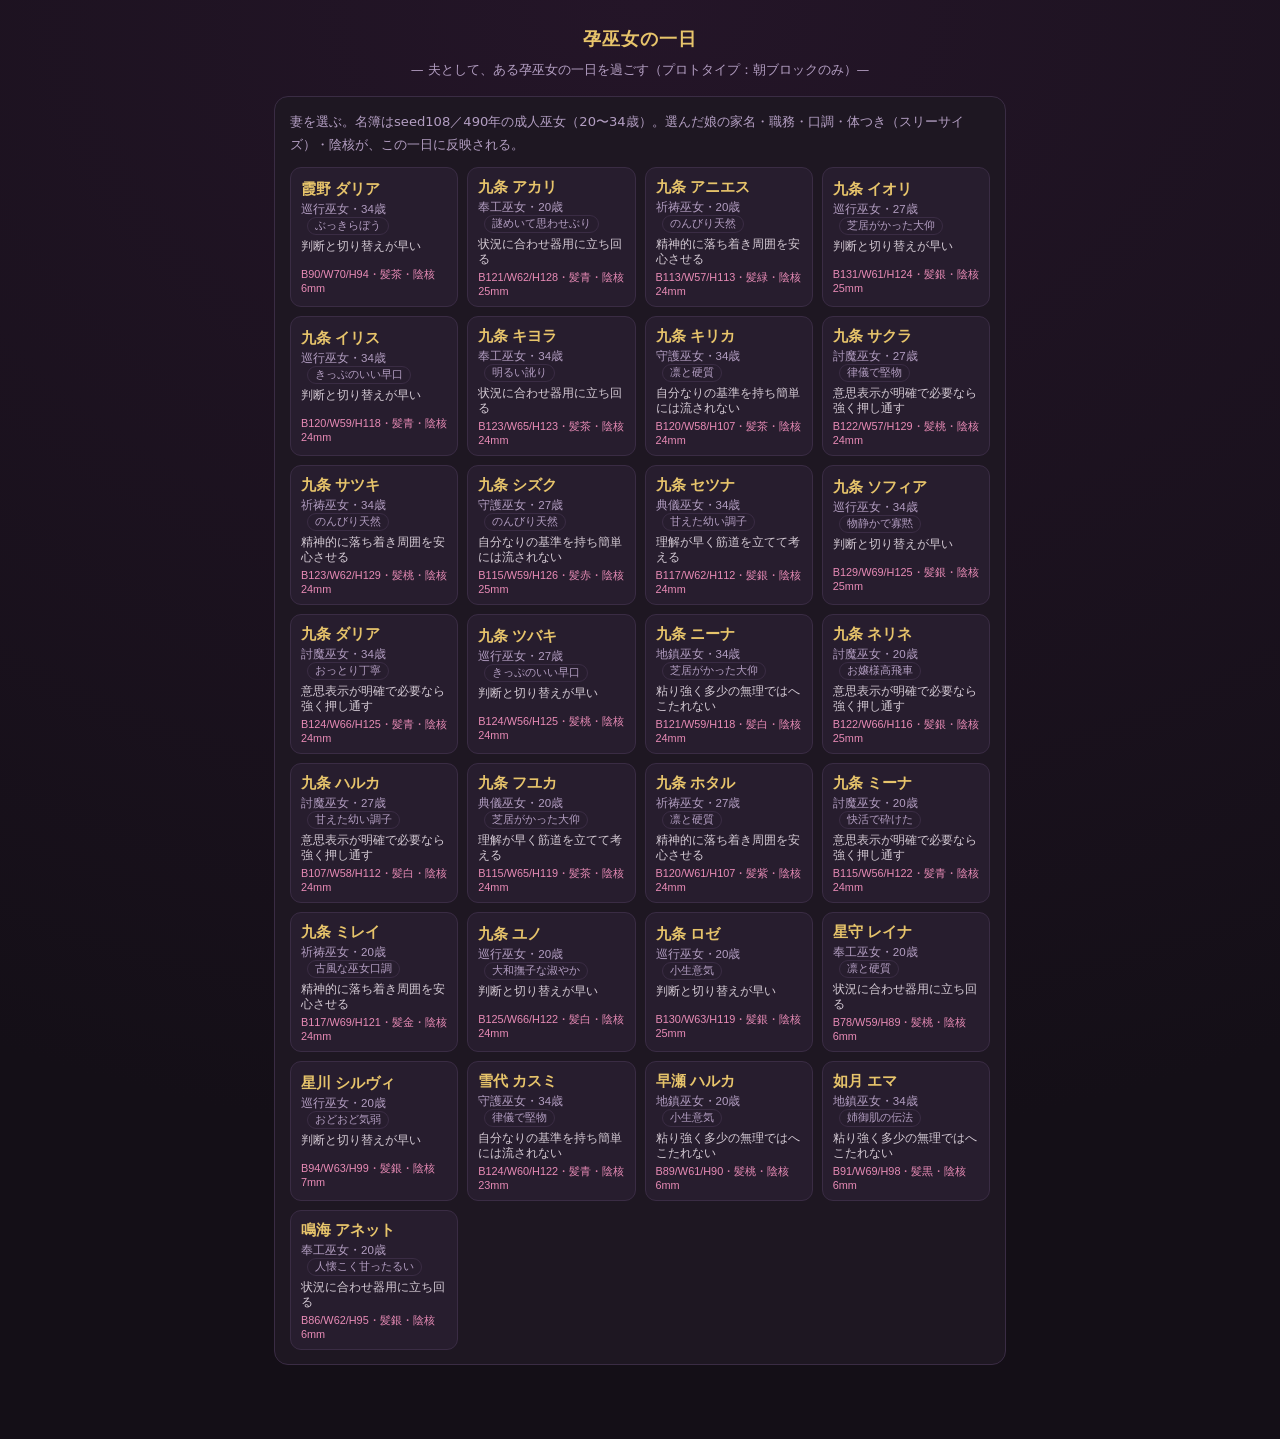
==== day-game.html @ 3c55250c "add: 孕巫女の一日プロトタイプをday-game.htmlとして追加（GitHub Pages配信用・単体ページ）" ====
<!doctype html>
<html lang="ja"><head><meta charset="utf-8">
<meta name="viewport" content="width=device-width,initial-scale=1">
<title>孕巫女の一日（プロト・朝）</title>
<style>
:root{--bg:#140f17;--panel:#1e1722;--panel2:#271d2e;--ink:#f3e9f2;--muted:#b39ec2;--line:#3a2c44;
--gold:#e7c46b;--rose:#e06a9c;--desire:#e0563c;--submit:#c057c8;--sens:#e88bb6;--joy:#f0c453;--accent:#d98cff;}
*{box-sizing:border-box}
body{margin:0;font-family:"Hiragino Kaku Gothic ProN","Yu Gothic",system-ui,sans-serif;background:radial-gradient(120% 80% at 50% 0%,#241528,#140f17);color:var(--ink);line-height:1.75;-webkit-text-size-adjust:100%}
.wrap{max-width:760px;margin:0 auto;padding:16px 14px 60px}
h1{font-size:1.15rem;letter-spacing:.06em;text-align:center;color:var(--gold);margin:.4em 0 .2em;font-weight:700}
.sub{text-align:center;color:var(--muted);font-size:.8rem;margin-bottom:14px}
.card{background:var(--panel);border:1px solid var(--line);border-radius:14px;padding:14px 15px;margin-bottom:14px}
.pick-grid{display:grid;grid-template-columns:repeat(auto-fill,minmax(150px,1fr));gap:9px}
.wife{background:var(--panel2);border:1px solid var(--line);border-radius:11px;padding:9px 10px;cursor:pointer;transition:.12s;text-align:left}
.wife:hover{border-color:var(--rose);transform:translateY(-2px)}
.wife .nm{font-weight:700;color:var(--gold);font-size:.95rem}
.wife .rl{color:var(--muted);font-size:.72rem;margin:2px 0 4px}
.wife .tg{color:var(--ink);font-size:.72rem;opacity:.85;min-height:2.2em}
.wife .bd{color:var(--sens);font-size:.68rem;margin-top:4px;font-variant-numeric:tabular-nums}
.head{display:flex;justify-content:space-between;align-items:flex-start;gap:10px;flex-wrap:wrap}
.head .who .nm{font-weight:700;color:var(--gold);font-size:1.05rem}
.head .who .mt{color:var(--muted);font-size:.74rem}
.meters{display:grid;grid-template-columns:1fr 1fr;gap:7px 14px;margin:12px 0 4px}
.m{font-size:.72rem}
.m .lab{display:flex;justify-content:space-between;color:var(--muted);margin-bottom:2px}
.m .lab b{color:var(--ink);font-weight:600}
.bar{height:8px;border-radius:6px;background:#0d0812;overflow:hidden}
.bar>i{display:block;height:100%;width:0;transition:width .35s ease}
.b-desire>i{background:linear-gradient(90deg,#8a2f1e,var(--desire))}
.b-arousal>i{background:linear-gradient(90deg,#7a2a4a,#ef7aa0)}
.b-submit>i{background:linear-gradient(90deg,#6a2a72,var(--submit))}
.b-sens>i{background:linear-gradient(90deg,#8a4066,var(--sens))}
.b-joy>i{background:linear-gradient(90deg,#8a6a1e,var(--joy))}
.b-milk>i{background:linear-gradient(90deg,#7a7560,#f3ead0)}
.rec{display:flex;gap:12px;font-size:.74rem;color:var(--muted);margin-top:8px;flex-wrap:wrap}
.rec b{color:var(--rose)}
.scene-title{color:var(--accent);font-size:.82rem;letter-spacing:.04em;margin:2px 0 8px;text-transform:none}
.narr{margin:0 0 10px;font-size:.95rem}
.zana{margin:0 0 10px;font-size:.86rem;color:#c9a9d8;border-left:2px solid #5a3f68;padding-left:10px}
.nudge{margin:2px 0 10px;font-size:.86rem;color:#f0c453;background:#2a230f;border:1px solid #5a4a1e;border-radius:8px;padding:7px 11px;white-space:pre-line}
@keyframes pulse{0%,100%{box-shadow:0 0 0 0 rgba(224,106,156,.55)}50%{box-shadow:0 0 0 7px rgba(224,106,156,0)}}
.btn.pulse{animation:pulse 1.2s ease-out infinite;border-color:var(--rose)}
@media (prefers-reduced-motion:reduce){.btn.pulse{animation:none}}
.wline{background:#2a1430;border-left:3px solid var(--rose);border-radius:0 10px 10px 0;padding:8px 12px;margin:0 0 12px;font-size:.98rem;color:#ffd9ec}
.wline .who{color:var(--rose);font-size:.72rem;display:block;margin-bottom:2px}
.choices{display:flex;flex-direction:column;gap:8px}
.btn{appearance:none;border:1px solid var(--line);background:var(--panel2);color:var(--ink);border-radius:10px;padding:11px 13px;font:inherit;text-align:left;cursor:pointer;transition:.12s;line-height:1.45}
.btn:hover:not(:disabled){border-color:var(--rose);background:#31213a}
.btn:disabled{opacity:.38;cursor:not-allowed}
.btn .k{font-weight:700}
.btn .c{float:right;color:var(--desire);font-size:.78rem;font-variant-numeric:tabular-nums}
.btn.primary{border-color:var(--rose)}
.deltas{font-size:.78rem;color:var(--sens);margin:8px 0 0;min-height:1.2em;font-variant-numeric:tabular-nums}
.log{margin-top:14px;border-top:1px solid var(--line);padding-top:10px;max-height:200px;overflow:auto}
.log p{margin:0 0 6px;font-size:.8rem;color:var(--muted)}
.log .u{color:var(--accent)}
.back{color:var(--muted);font-size:.78rem;background:none;border:none;cursor:pointer;text-decoration:underline;padding:4px}
.hidden{display:none}
.pill{display:inline-block;font-size:.66rem;padding:1px 7px;border-radius:20px;border:1px solid var(--line);color:var(--muted);margin-left:6px}
.end{text-align:center;padding:10px 0}
.end .big{color:var(--gold);font-size:1.05rem;font-weight:700;margin-bottom:6px}
</style></head>
<body><div class="wrap">

<div id="screen-pick">
  <h1>孕巫女の一日</h1>
  <div class="sub">— 夫として、ある孕巫女の一日を過ごす（プロトタイプ：朝ブロックのみ）—</div>
  <div class="card">
    <div style="color:var(--muted);font-size:.82rem;margin-bottom:10px">妻を選ぶ。名簿はseed108／490年の成人巫女（20〜34歳）。選んだ娘の家名・職務・口調・体つき（スリーサイズ）・陰核が、この一日に反映される。</div>
    <div class="pick-grid" id="pickGrid"></div>
  </div>
</div>

<div id="screen-play" class="hidden">
  <div class="card">
    <div class="head">
      <div class="who">
        <div class="nm" id="wName"></div>
        <div class="mt" id="wMeta"></div>
      </div>
      <button class="back" onclick="toPick()">別の妻を選ぶ</button>
    </div>
    <div class="meters">
      <div class="m"><div class="lab"><span>夫の欲</span><b id="vDesire">0</b></div><div class="bar b-desire"><i id="bDesire"></i></div></div>
      <div class="m"><div class="lab"><span>妻の発情</span><b id="vArousal">0</b></div><div class="bar b-arousal"><i id="bArousal"></i></div></div>
      <div class="m"><div class="lab"><span>妻の感度</span><b id="vSens">0</b></div><div class="bar b-sens"><i id="bSens"></i></div></div>
      <div class="m"><div class="lab"><span>妻の悦び</span><b id="vJoy">0</b></div><div class="bar b-joy"><i id="bJoy"></i></div></div>
      <div class="m"><div class="lab"><span>母乳の張り</span><b id="vMilk">0</b></div><div class="bar b-milk"><i id="bMilk"></i></div></div>
      <div class="m"><div class="lab"><span>従属（夫への弱さ）</span><b id="vSubmit">0</b></div><div class="bar b-submit"><i id="bSubmit"></i></div></div>
    </div>
    <div class="rec"><span>絶頂 <b id="rClimax">0</b> 回</span><span id="rSquirt" class="hidden">潮吹き・失禁 <b>あり</b></span></div>
  </div>

  <div class="card">
    <div class="scene-title" id="scTitle"></div>
    <p class="narr" id="scNarr"></p>
    <p class="zana hidden" id="scZana"></p>
    <div class="wline" id="scWlineBox"><span class="who" id="scWho"></span><span id="scWline"></span></div>
    <p class="nudge hidden" id="scNudge"></p>
    <div class="choices" id="scChoices"></div>
    <div class="deltas" id="scDeltas"></div>
    <div class="log" id="log"></div>
  </div>
</div>

<script>
const WIVES=[{"id":1025,"family":"霞野","given":"ダリア","age":34,"role":"巡行巫女","gen":1,"clit":6,"tone":"ぶっきらぼう","toneDesc":"一人称「私」。「〜。」「別に」と言葉を切り詰め、素っ気なく話す。","tag":"判断と切り替えが早い","body":{"h":156,"b":90,"w":70,"hip":94,"hair":"茶"}},{"id":1013,"family":"九条","given":"アカリ","age":20,"role":"奉工巫女","gen":20,"clit":25,"tone":"謎めいて思わせぶり","toneDesc":"一人称「私」。「…さあ、どうかしら」「見えているわ」と掴みどころなく話す。","tag":"状況に合わせ器用に立ち回る","body":{"h":153,"b":121,"w":62,"hip":128,"hair":"青"}},{"id":1021,"family":"九条","given":"アニエス","age":20,"role":"祈祷巫女","gen":19,"clit":24,"tone":"のんびり天然","toneDesc":"一人称「わたし」。「〜かなぁ」「〜だねぇ」と間延びしてマイペース。","tag":"精神的に落ち着き周囲を安心させる","body":{"h":155,"b":113,"w":57,"hip":113,"hair":"緑"}},{"id":1000,"family":"九条","given":"イオリ","age":27,"role":"巡行巫女","gen":20,"clit":25,"tone":"芝居がかった大仰","toneDesc":"一人称「我」。「〜なのだ！」「ふっ…」と大げさに芝居っぽく話す。","tag":"判断と切り替えが早い","body":{"h":173,"b":131,"w":61,"hip":124,"hair":"銀"}},{"id":982,"family":"九条","given":"イリス","age":34,"role":"巡行巫女","gen":19,"clit":24,"tone":"きっぷのいい早口","toneDesc":"一人称「あたし」。「〜っしょ」「〜じゃん」とテンポよくまくし立てる。","tag":"判断と切り替えが早い","body":{"h":165,"b":120,"w":59,"hip":118,"hair":"青"}},{"id":987,"family":"九条","given":"キヨラ","age":34,"role":"奉工巫女","gen":19,"clit":24,"tone":"明るい訛り","toneDesc":"一人称「うち」。「〜やで」「〜やん」「〜ちゃう？」と陽気な訛りで話す。","tag":"状況に合わせ器用に立ち回る","body":{"h":160,"b":123,"w":65,"hip":123,"hair":"茶"}},{"id":986,"family":"九条","given":"キリカ","age":34,"role":"守護巫女","gen":19,"clit":24,"tone":"凛と硬質","toneDesc":"一人称「私」。「〜だ」「〜である」と簡潔で武人めいた物言い。","tag":"自分なりの基準を持ち簡単には流されない","body":{"h":162,"b":120,"w":58,"hip":107,"hair":"茶"}},{"id":1003,"family":"九条","given":"サクラ","age":27,"role":"討魔巫女","gen":19,"clit":24,"tone":"律儀で堅物","toneDesc":"一人称「自分」。「〜であります」「〜します」と生真面目に話す。","tag":"意思表示が明確で必要なら強く押し通す","body":{"h":156,"b":122,"w":57,"hip":129,"hair":"桃"}},{"id":981,"family":"九条","given":"サツキ","age":34,"role":"祈祷巫女","gen":19,"clit":24,"tone":"のんびり天然","toneDesc":"一人称「わたし」。「〜かなぁ」「〜だねぇ」と間延びしてマイペース。","tag":"精神的に落ち着き周囲を安心させる","body":{"h":161,"b":123,"w":62,"hip":129,"hair":"桃"}},{"id":1001,"family":"九条","given":"シズク","age":27,"role":"守護巫女","gen":20,"clit":25,"tone":"のんびり天然","toneDesc":"一人称「わたし」。「〜かなぁ」「〜だねぇ」と間延びしてマイペース。","tag":"自分なりの基準を持ち簡単には流されない","body":{"h":158,"b":115,"w":59,"hip":126,"hair":"赤"}},{"id":988,"family":"九条","given":"セツナ","age":34,"role":"典儀巫女","gen":19,"clit":24,"tone":"甘えた幼い調子","toneDesc":"一人称は自分の名。「〜なの」「〜だもん」と舌足らずに甘える。","tag":"理解が早く筋道を立てて考える","body":{"h":150,"b":117,"w":62,"hip":112,"hair":"銀"}},{"id":979,"family":"九条","given":"ソフィア","age":34,"role":"巡行巫女","gen":20,"clit":25,"tone":"物静かで寡黙","toneDesc":"一人称「私」。言葉少なで「…ええ」「…そう」と静かに応じる。","tag":"判断と切り替えが早い","body":{"h":157,"b":129,"w":69,"hip":125,"hair":"銀"}},{"id":984,"family":"九条","given":"ダリア","age":34,"role":"討魔巫女","gen":19,"clit":24,"tone":"おっとり丁寧","toneDesc":"一人称「わたくし」。「〜ですわ」「〜ますの」と柔らかく上品に話す。","tag":"意思表示が明確で必要なら強く押し通す","body":{"h":161,"b":124,"w":66,"hip":125,"hair":"青"}},{"id":1002,"family":"九条","given":"ツバキ","age":27,"role":"巡行巫女","gen":19,"clit":24,"tone":"きっぷのいい早口","toneDesc":"一人称「あたし」。「〜っしょ」「〜じゃん」とテンポよくまくし立てる。","tag":"判断と切り替えが早い","body":{"h":155,"b":124,"w":56,"hip":125,"hair":"桃"}},{"id":980,"family":"九条","given":"ニーナ","age":34,"role":"地鎮巫女","gen":19,"clit":24,"tone":"芝居がかった大仰","toneDesc":"一人称「我」。「〜なのだ！」「ふっ…」と大げさに芝居っぽく話す。","tag":"粘り強く多少の無理ではへこたれない","body":{"h":155,"b":121,"w":59,"hip":118,"hair":"白"}},{"id":1016,"family":"九条","given":"ネリネ","age":20,"role":"討魔巫女","gen":20,"clit":25,"tone":"お嬢様高飛車","toneDesc":"一人称「わたくし」。「〜ですのよ」「〜なさい」と勝ち気で高慢に話す。","tag":"意思表示が明確で必要なら強く押し通す","body":{"h":148,"b":122,"w":66,"hip":116,"hair":"銀"}},{"id":1008,"family":"九条","given":"ハルカ","age":27,"role":"討魔巫女","gen":19,"clit":24,"tone":"甘えた幼い調子","toneDesc":"一人称は自分の名。「〜なの」「〜だもん」と舌足らずに甘える。","tag":"意思表示が明確で必要なら強く押し通す","body":{"h":164,"b":107,"w":58,"hip":112,"hair":"白"}},{"id":1020,"family":"九条","given":"フユカ","age":20,"role":"典儀巫女","gen":19,"clit":24,"tone":"芝居がかった大仰","toneDesc":"一人称「我」。「〜なのだ！」「ふっ…」と大げさに芝居っぽく話す。","tag":"理解が早く筋道を立てて考える","body":{"h":164,"b":115,"w":65,"hip":119,"hair":"茶"}},{"id":1006,"family":"九条","given":"ホタル","age":27,"role":"祈祷巫女","gen":19,"clit":24,"tone":"凛と硬質","toneDesc":"一人称「私」。「〜だ」「〜である」と簡潔で武人めいた物言い。","tag":"精神的に落ち着き周囲を安心させる","body":{"h":164,"b":120,"w":61,"hip":107,"hair":"紫"}},{"id":1015,"family":"九条","given":"ミーナ","age":20,"role":"討魔巫女","gen":19,"clit":24,"tone":"快活で砕けた","toneDesc":"一人称「あたし」。「〜だよ！」「〜だね！」と明るく元気に話す。","tag":"意思表示が明確で必要なら強く押し通す","body":{"h":153,"b":115,"w":56,"hip":122,"hair":"青"}},{"id":1017,"family":"九条","given":"ミレイ","age":20,"role":"祈祷巫女","gen":19,"clit":24,"tone":"古風な巫女口調","toneDesc":"一人称「わらわ」。「〜じゃ」「〜のう」と古めかしく話す。","tag":"精神的に落ち着き周囲を安心させる","body":{"h":164,"b":117,"w":69,"hip":121,"hair":"金"}},{"id":1014,"family":"九条","given":"ユノ","age":20,"role":"巡行巫女","gen":19,"clit":24,"tone":"大和撫子な淑やか","toneDesc":"一人称「わたし」。「〜でございます」「〜くださいまし」と控えめで奥ゆかしい。","tag":"判断と切り替えが早い","body":{"h":162,"b":125,"w":66,"hip":122,"hair":"白"}},{"id":1012,"family":"九条","given":"ロゼ","age":20,"role":"巡行巫女","gen":20,"clit":25,"tone":"小生意気","toneDesc":"一人称「うち」。「〜でしょ？」「〜じゃない」と生意気に言い返す。","tag":"判断と切り替えが早い","body":{"h":165,"b":130,"w":63,"hip":119,"hair":"銀"}},{"id":1026,"family":"星守","given":"レイナ","age":20,"role":"奉工巫女","gen":1,"clit":6,"tone":"凛と硬質","toneDesc":"一人称「私」。「〜だ」「〜である」と簡潔で武人めいた物言い。","tag":"状況に合わせ器用に立ち回る","body":{"h":164,"b":78,"w":59,"hip":89,"hair":"桃"}},{"id":1018,"family":"星川","given":"シルヴィ","age":20,"role":"巡行巫女","gen":2,"clit":7,"tone":"おどおど気弱","toneDesc":"一人称「わたし」。「あ、あの…」「〜、かも…」と小声で自信なげに話す。","tag":"判断と切り替えが早い","body":{"h":150,"b":94,"w":63,"hip":99,"hair":"銀"}},{"id":983,"family":"雪代","given":"カスミ","age":34,"role":"守護巫女","gen":18,"clit":23,"tone":"律儀で堅物","toneDesc":"一人称「自分」。「〜であります」「〜します」と生真面目に話す。","tag":"自分なりの基準を持ち簡単には流されない","body":{"h":158,"b":124,"w":60,"hip":122,"hair":"青"}},{"id":1052,"family":"早瀬","given":"ハルカ","age":20,"role":"地鎮巫女","gen":1,"clit":6,"tone":"小生意気","toneDesc":"一人称「うち」。「〜でしょ？」「〜じゃない」と生意気に言い返す。","tag":"粘り強く多少の無理ではへこたれない","body":{"h":158,"b":89,"w":61,"hip":90,"hair":"桃"}},{"id":1050,"family":"如月","given":"エマ","age":34,"role":"地鎮巫女","gen":1,"clit":6,"tone":"姉御肌の伝法","toneDesc":"一人称「あたい」。「〜だぜ」「〜さ」と勝ち気にさばけて話す。","tag":"粘り強く多少の無理ではへこたれない","body":{"h":150,"b":91,"w":69,"hip":98,"hair":"黒"}},{"id":1051,"family":"鳴海","given":"アネット","age":20,"role":"奉工巫女","gen":1,"clit":6,"tone":"人懐こく甘ったるい","toneDesc":"一人称「あたし」。「ねぇねぇ〜」「〜だよぉ」と距離が近く甘えて話す。","tag":"状況に合わせ器用に立ち回る","body":{"h":166,"b":86,"w":62,"hip":95,"hair":"銀"}}];

// ---- 口調フレーバー ----
function voice(w, base){
  const t=w.tone||'';
  if(/古風|古めかし/.test(t)) return base.replace(/です|ます/g,'じゃ').replace(/わたくし|わたし|私/g,'わらわ').replace(/ませ/g,'や');
  if(/丁寧|敬語|上品/.test(t)) return base;
  if(/甘え|甘い|舌足らず/.test(t)) return base.replace(/。$/,'ぅ…♡').replace(/…$/,'ぅ…♡');
  if(/元気|活発|明る/.test(t)) return base.replace(/。$/,'っ♡');
  if(/クール|無口|寡黙|冷/.test(t)) return base.replace(/、[^、]*$/,'。');
  return base;
}
// ---- 喘ぎ ----
const MOAN_CORE=[[],
  ['んっ……ぁ……♡','はぅ……ん、んっ♡','ふぁ……ぁ……♡','んんっ……ぁ……♡','ぁ……はぁ……っ♡','ん、ふっ……ぁ……♡'],
  ['あっ♡ あぁっ♡ んっ、ふぁあっ♡','ひぁっ♡ んくぅっ♡ あっ、あっ♡','あぁんっ♡ そこ、そこぉっ♡','んっ♡ んんーっ♡ はぁっ、あっ♡','やっ♡ あっ、あっ♡ ふぁあっ♡','ひゃうっ♡ んあっ、あぁっ♡'],
  ['イ、イくぅっ……♡♡ あぁあっ、だめ、だめぇっ♡','ひぃっ♡ イくイクっ♡ もうっ、あああっ♡','んあぁあっ♡♡ とんじゃう、とんじゃうっ♡','だめっ、だめぇっ♡ イっ……ぁあああっ♡♡','おかしくっ、なるっ♡♡ ひぐっ、あぁあっ♡','ひぎぃっ♡♡ ぶっ壊れちゃうっ、あぁああっ♡']];
const MOAN_PLEA=[[],
  ['はしたない声が、出てしまいます……','こんな朝から、わたし……','旦那様の視線だけで、疼いてしまいます……','恥ずかしい……見ないでくださいませ……','身体が、勝手に……','だめ、なのに……止まりません……'],
  ['旦那様ぁ……もっと、してくださいませ……♡','そんなにされたら、おかしくなっちゃう……♡','お願い、もっと奥まで……♡','気持ちよくて、腰が止まりません……♡','わたしの全部、あなたのものです……♡','あっ、そこ弱いのに……ずるいです……♡'],
  ['イっちゃう……オチンポ様に、負けますっ……♡♡','もう、あなたのものですっ……♡♡','孕む……孕んじゃうっ……♡♡','オチンポ様が一番ですっ……ずっと下にいさせて……♡♡','負けオマンコに、なっちゃうっ……♡♡','弱くされたら、もう戻れませんっ……♡♡']];
let _lastMoan='';
function pickR(a){return a[Math.floor(Math.random()*a.length)];}
function moan(w, lv){
  const c=MOAN_CORE[lv], p=MOAN_PLEA[lv];
  let line='';
  for(let i=0;i<6;i++){ line=pickR(c)+'　'+voice(w, pickR(p)); if(line!==_lastMoan) break; }
  _lastMoan=line; return line;
}
// ---- 長居しすぎたときの「次を促す」台詞（絶頂しながら）----
const NUDGE=[
  'はぁっ、あっ♡……だ、旦那様ぁ……そろそろ、次のご予定が……んんっ♡ で、でも、止まってくださら……ひぁっ♡',
  'あぁっ♡ お、お待ちの方が……次のお勤めが……っ♡ こんな、イきながらでは、参れませ……あぁあっ♡',
  'ま、まだ注いでくださって……ひぅっ♡ で、でも本当に、そろそろ……お時間がぁ……っ♡',
  'い、行かなきゃ、なのにっ……♡♡ 腰が、抜けて……次に、進めませんっ……あぁっ♡'];
function nudgeLine(w){ return voice(w, pickR(NUDGE)); }

// ---- 体格を活かした官能描写ヘルパー ----
function chichi(w){
  const b=w.body.b;
  const t=b>=125?'規格外の超乳':b>=112?'たわわに実った爆乳':b>=98?'豊かに張った巨乳':'まろやかな乳房';
  return `バスト${b}センチ、加護に育てられた垂れぬ砲弾型の${t}`;
}
function chichiAct(w){
  const b=w.body.b;
  return b>=112?`${b}センチの重たい乳房がぶるんっ、ぶるんっと大きく波打ち、桜色の乳首が宙で踊る`
       :b>=98?`${b}センチの豊かな乳がたぷんと揺れ、乳首がぷっくりと尖る`
       :`張りのある乳房がふるりと揺れる`;
}
function shiri(w){
  const h=w.body.hip;
  const t=h>=122?'たっぷりと肉のついた極上の尻':h>=108?'むっちりと張り出した豊満な尻':'丸くやわらかな尻';
  return `ヒップ${h}センチの${t}`;
}
function kubire(w){
  const d=w.body.hip-w.body.w;
  return d>=48?`ウエスト${w.body.w}センチのきゅっと絞れた細腰`:d>=38?`ウエスト${w.body.w}センチの引き締まった腰`:`ウエスト${w.body.w}センチの腰`;
}
function manko(w){
  const c=w.clit;
  const meiki=c>=22?'代を重ねて練り上げられた極上の名器':c>=14?'吸いつくような名器':'よく熟れた蜜壺';
  return `${c}mmまで育った陰核を持つ、${meiki}`;
}
function mankoAct(w){
  const c=w.clit;
  return c>=18?`奥のうねる肉ひだが${c}mmの陰核ごとオチンポ様を締めつけ、みちみちと吸い上げる`:`熱いぬめりがきゅうきゅうと絡みつく`;
}
// ---- 膣穴衆の行動 ----
function zana(w, lv){
  const a=[
    '控えた膣穴衆たちも、少し離れて同じ姿勢でマンコを晒したまま、主の睦みのおこぼれを息をひそめて待っている。',
    '脇に控えた膣穴衆が二人がかりで寄り添い、たわわな乳と尻をぶるぶると揺らす乳尻応援で、主のオチンポ様と妻を煽り立てる。',
    '膣穴衆たちも我慢できず、めいめいに己の乳を揉みしだき、割れ目へ指を這わせ、荒い息で主の交わりを食い入るように見つめては、時おり潮を漏らしている。'
  ];
  return a[Math.min(a.length-1,lv)];
}

// ---- 状態 ----
let W=null, st=null, sceneIdx=0, sceneStart=360;
function newState(){return {desire:40,arousal:20,submit:15,sens:28,joy:0,milk:35,climax:0,squirt:false,clock:360};}
const clamp=(n)=>Math.max(0,Math.min(100,Math.round(n)));
function clockStr(){const c=st.clock%1440,h=Math.floor(c/60),m=c%60,p=h<11?'朝':h<17?'昼':h<19?'夕':'夜';return p+' '+h+':'+String(m).padStart(2,'0');}
function tick(n){st.clock+=(n||5);}

// ---- 朝ブロックのシーン定義（各6択・淫紋なし。従属＝夫への弱さを深めるのが#6）----
const SCENES=[
 {
  t:'目覚め ─ 深い膣礼',
  narr:(w)=>`目を覚ますと、${w.given}が枕元で膝を大きく開き、前垂れをめくって己のマンコを晒していた。${kubire(w)}から続く${shiri(w)}が朝日に艶めき、その上では${chichi(w)}が呼吸に合わせてゆっくり上下する。朝の深い膣礼だ。`,
  zana:(w)=>zana(w,0),
  wline:(w)=>voice(w,`旦那様、おはようございます。……どうか今日も、この${w.given}を存分にお使いくださいませ。`),
  choices:[
   {k:'じっくり見て讃えさせる',fx:(s)=>{s.desire+=18;s.joy+=6;},res:(w)=>`晒された${manko(w)}を、朝の光の下でたっぷりと眺めてやる。見られるほどに${w.given}は羞じらって腰をもじつかせ、${chichiAct(w)}。割れ目からは、もう透明な蜜がとろりと溢れている。`,moan:(w)=>moan(w,1),tag:'膣礼を眺めた'},
   {k:'クリトリスをつまんでこねる',fx:(s)=>{s.sens+=12;s.joy+=8;s.desire+=6;},res:(w)=>`${w.clit}mmまで育った${w.given}のクリトリスをつまみ、くりくりとこねてやる。血族の誇りたる肉芽を弄られ、腰がびくびく跳ね、${shiri(w)}がぷるぷると震えて愛液を糸引かせる。`,moan:(w)=>moan(w,2),tag:'クリをこねた'},
   {k:'乳を揉みしだき乳首をいじる',fx:(s)=>{s.sens+=9;s.desire+=10;s.joy+=5;},res:(w)=>`${chichi(w)}を両手で揉みしだき、尖った乳首を指先でくりくりと転がす。${chichiAct(w)}、${w.given}は胸を突き出して切なげに喘ぐ。`,moan:(w)=>moan(w,1),tag:'乳を揉んだ'},
   {k:'尻を撫で回し、ぴしゃりと叩く',fx:(s)=>{s.desire+=12;s.joy+=6;},res:(w)=>`差し出された${shiri(w)}を撫で回し、ぴしゃりと叩く。ぱちんと小気味よい音とともに肉が波打ち、${w.given}は「ひぅっ」と尻を跳ねさせて悦ぶ。`,moan:(w)=>moan(w,1),tag:'尻を叩いた'},
   {k:'晒したマンコにそのまま挿入',need:18,cost:18,fx:(s)=>{s.sens+=14;s.joy+=12;s.climax+=1;s.submit+=4;},res:(w)=>`差し出された${manko(w)}へ、朝一番からずぶりと突き入れる。${mankoAct(w)}。奥を突くたび${chichiAct(w)}、${w.given}はのけ反って達し、締めつけながらしがみついてきた。`,moan:(w)=>moan(w,3),tag:'膣礼のマンコに挿入した'},
   {k:'組み敷いて突き、夫に弱い体へ躾ける',need:22,cost:22,fx:(s)=>{s.sens+=13;s.joy+=10;s.submit+=13;s.climax+=1;},res:(w)=>`${w.given}を組み敷き、逃げ場のない体位で何度も奥を突き上げる。「誰のオマンコだ」と問えば、${w.given}は喘ぎながら「旦那様の、ものですっ」と啼き、その身体が一段、君のオチンポ様に弱くなっていく。`,moan:(w)=>moan(w,3),tag:'組み敷いて躾けた'}
  ]
 },
 {
  t:'朝跨ぎ体操',
  narr:(w)=>`${w.given}が君の腰を跨ぎ、ガニ股に腰を落として体を上下させる朝跨ぎ体操。${chichi(w)}が目の前でたぷんたぷんと弾み、${shiri(w)}が沈んでは持ち上がる。`,
  zana:(w)=>zana(w,1),
  wline:(w)=>voice(w,`ん、しょ……朝の、体操です……旦那様の目の前で、恥ずかしいところ、ぜんぶ見せて……。`),
  choices:[
   {k:'眺めて欲を高める',fx:(s)=>{s.desire+=22;},res:(w)=>`${chichiAct(w)}、${shiri(w)}が上下するさまをただ眺める。${w.given}のマンコはもう濡れそぼって太ももに糸を引き、君の欲もぐんと張り詰める。`,moan:(w)=>moan(w,1),tag:'体操を眺めた'},
   {k:'クリを吸いながら跨がせる',fx:(s)=>{s.sens+=12;s.joy+=8;s.desire+=6;},res:(w)=>`跨いだ${w.given}の${w.clit}mmのクリトリスに吸いつき、舌で転がす。腰を落としきれずに${w.given}はがくがくと震え、太ももを君の顔に押しつけてくる。`,moan:(w)=>moan(w,2),tag:'クリを吸った'},
   {k:'揺れる乳に吸いつき揉みしだく',fx:(s)=>{s.sens+=10;s.desire+=8;s.joy+=6;},res:(w)=>`目の前で弾む${chichi(w)}に顔を埋め、乳首を吸い、揉みしだく。${chichiAct(w)}、${w.given}は跨いだまま背をしならせて喘ぐ。`,moan:(w)=>moan(w,2),tag:'乳に吸いついた'},
   {k:'尻をつかんで上下に揺さぶらせる',fx:(s)=>{s.desire+=12;s.joy+=7;},res:(w)=>`${shiri(w)}をわしづかみにし、跨いだ腰をさらに深く上下させる。ぱちゅ、ぱちゅと濡れた音が鳴り、${w.given}は自分から擦りつけて悶える。`,moan:(w)=>moan(w,2),tag:'尻をつかんで揺らした'},
   {k:'そのまま貫いて朝から一発',need:20,cost:20,fx:(s)=>{s.sens+=15;s.joy+=12;s.climax+=1;s.submit+=4;},res:(w)=>`跨いだ一番深いところで、下から一気に貫く。${mankoAct(w)}なか、奥を突かれるたび${chichiAct(w)}、${w.given}は嬌声を上げて朝から果てた。`,moan:(w)=>moan(w,3),tag:'下から貫いた'},
   {k:'腰を掴んで奥を穿ち屈服させる',need:24,cost:24,fx:(s)=>{s.sens+=15;s.joy+=10;s.submit+=13;s.climax+=1;},res:(w)=>`${kubire(w)}を鷲掴みにして固定し、逃さず子宮口を穿つ。${w.given}は白目を剥きかけ、「まけ、ましたっ……♡」と啼いて、身体がまた一段、君に弱くなる。`,moan:(w)=>moan(w,3),tag:'穿って屈服させた'}
  ]
 },
 {
  t:'移動 ─ 三歩前歩きかガニ股開脚手綱',
  narr:(w)=>`朝餉へ移る。${shiri(w)}を左右に振る${w.given}を、どう連れて歩くか。`,
  zana:(w)=>'膣穴衆たちも小種衣一枚で付き従い、露わな下腹を晒したまま、主の後ろを静々と歩く。',
  wline:(w)=>voice(w,`お食事の間へ、ご案内します……どうぞ、うしろから好きなだけ見てくださいませ。`),
  choices:[
   {k:'三歩前歩き＋尻鳴らしで眺める',fx:(s)=>{s.desire+=16;s.joy+=4;},res:(w)=>`三歩前を、${shiri(w)}をフリフリ鳴らしながら歩かせる。一歩ごとに${kubire(w)}がしなり、割れ目がちらついて、欲がまた溜まる。`,moan:(w)=>moan(w,1),tag:'三歩前歩きで見送った'},
   {k:'尻をつかみクリをいじりながら歩かせる',fx:(s)=>{s.sens+=11;s.joy+=7;s.desire+=5;},res:(w)=>`後ろから${shiri(w)}をつかみ、歩かせながら割れ目と${w.clit}mmのクリをいじり倒す。${w.given}は膝を震わせ、廊下に愛液を垂らしてよろよろ進む。`,moan:(w)=>moan(w,2),tag:'歩かせながらクリ責め'},
   {k:'後ろから乳を揉んで歩かせる',fx:(s)=>{s.sens+=9;s.desire+=8;s.joy+=5;},res:(w)=>`背後から手を回して${chichi(w)}を揉みしだきながら歩かせる。${chichiAct(w)}、${w.given}は君に体重を預け、とろけた声を漏らす。`,moan:(w)=>moan(w,1),tag:'乳を揉んで歩かせた'},
   {k:'ガニ股開脚手綱で引き回す',fx:(s)=>{s.desire+=10;s.joy+=6;s.sens+=6;},res:(w)=>`ガニ股に開かせて手綱を取り、${kubire(w)}を引き寄せながら歩く。恥ずかしい歩き方を晒しながら、${w.given}は従順に引かれていく。`,moan:(w)=>moan(w,1),tag:'ガニ股開脚手綱で引いた'},
   {k:'立ったまま後ろから挿れて運ぶ',need:20,cost:20,fx:(s)=>{s.sens+=13;s.joy+=10;s.climax+=1;s.submit+=4;},res:(w)=>`歩かせるのももどかしく、立ったまま後ろから挿れ、${shiri(w)}を抱えて繋がったまま運ぶ。${mankoAct(w)}、一歩ごとに奥を突かれ、${w.given}は膝を震わせてよがった。`,moan:(w)=>moan(w,3),tag:'立ちバックで運んだ'},
   {k:'廊下に押し倒して屈服させる',need:22,cost:22,fx:(s)=>{s.sens+=13;s.joy+=9;s.submit+=13;s.climax+=1;},res:(w)=>`移動の途中で我慢が切れ、${w.given}を廊下に押し倒して犯す。膣穴衆の見守るなか無様に啼かされ、${w.given}の身体はまた一段、君のオチンポ様なしではいられなくなる。`,moan:(w)=>moan(w,3),tag:'廊下で屈服させた'}
  ]
 },
 {
  t:'授乳の朝餉（淫膳）',
  narr:(w)=>`朝餉。${w.given}が寄り添い、${chichi(w)}から母乳を差し出して飲ませながら食べさせる。膳の前では、膣穴衆たちが小種衣一枚で淫膳（いんぜん）を披露している。`,
  zana:(w)=>'膳のあいだ、膣穴衆たちは小種衣一枚で淫膳を演じる——格式張った所作のなかに乳を弾ませ尻を振り、露わな下腹を晒して指を割れ目へ這わせる淫らな舞。ときには、雄に組み敷かれ蕩けていく牝を演じるエッチな演劇まで。主はそれを肴に、妻の乳を飲みながら朝餉を楽しむ。',
  wline:(w)=>voice(w,`お食事の前に、まずはわたしのお乳を……どうぞ、たっぷり召し上がってくださいませ。`),
  choices:[
   {k:'乳を飲みながら食べる',fx:(s)=>{s.joy+=10;s.desire+=8;},res:(w)=>`${w.given}の${chichi(w)}に吸いつき、甘い母乳を飲みながら朝餉をとる。乳首を吸われるたび${w.given}は切なげに息をつき、母乳がとろとろと溢れ出す。`,moan:(w)=>moan(w,1),tag:'授乳の朝餉'},
   {k:'クリをいじりながら授乳させる',fx:(s)=>{s.sens+=10;s.joy+=8;s.desire+=4;},res:(w)=>`乳を吸いつつ、片手で${w.given}の${w.clit}mmのクリをいじり倒す。${chichiAct(w)}、母乳が噴き、${w.given}は飯を食べさせる手を震わせて喘いだ。`,moan:(w)=>moan(w,2),tag:'授乳中にクリ責め'},
   {k:'淫膳の舞い手（膣穴衆）を眺め欲を溜める',fx:(s)=>{s.desire+=16;s.joy+=3;},res:(w)=>`妻の乳を含みながら、淫膳の舞に見入る。膣穴衆たちが乳を弾ませ、牝が堕ちる寸劇を演じるのを肴に、朝から欲が張り詰めていく。`,moan:(w)=>moan(w,1),tag:'淫膳を眺めた'},
   {k:'尻を揉みしだきながら食べさせる',fx:(s)=>{s.desire+=10;s.joy+=6;s.sens+=6;},res:(w)=>`飯を食べさせる${w.given}の${shiri(w)}を、膳の下でこね回す。${w.given}は給仕を続けようと必死に取り繕いながら、腰をくねらせて悶える。`,moan:(w)=>moan(w,1),tag:'給仕中に尻責め'},
   {k:'乳を吸いながらそのまま挿入',need:22,cost:22,fx:(s)=>{s.sens+=12;s.joy+=10;s.climax+=1;s.submit+=4;},res:(w)=>`飯より先に${w.given}を求める。${chichi(w)}を吸い、揉みしだき、そのまま貫く。${mankoAct(w)}、母乳と愛液を撒き散らして${w.given}はまた果てた。`,moan:(w)=>moan(w,3),tag:'朝餉より妻を食べた'},
   {k:'膳を退け組み敷いて屈服させる',need:22,cost:22,fx:(s)=>{s.sens+=13;s.joy+=9;s.submit+=13;s.climax+=1;},res:(w)=>`膳を脇へ退け、淫膳の舞を背に${w.given}を組み敷いて犯す。舞い手の膣穴衆たちが見守るなか、${w.given}は「旦那様の、負けオマンコですっ」と啼き、身体がまた一段弱くなる。`,moan:(w)=>moan(w,3),tag:'膳を退け屈服させた'}
  ]
 }
];

// ---- 格差絶頂失禁 ----
function kakusaCheck(s, w, addLog){
  if(s.sens>=48){
    s.climax+=1; s.squirt=true; s.sens=clamp(s.sens+4);
    addLog(`＜格差絶頂失禁＞ 感度が高まりきり、${w.given}は突かれた拍子に「イっ……ぁあああっ♡♡」と極まって、${shiri(w)}を痙攣させながらブシュッと潮を撒き、失禁した。`);
    return true;
  }
  return false;
}

// ---- 描画 ----
function el(id){return document.getElementById(id);}
function renderPick(){
  const g=el('pickGrid'); g.innerHTML='';
  WIVES.forEach(w=>{
    const d=document.createElement('button'); d.className='wife';
    d.innerHTML=`<div class="nm">${w.family} ${w.given}</div>
      <div class="rl">${w.role}・${w.age}歳<span class="pill">${w.tone}</span></div>
      <div class="tg">${w.tag||''}</div>
      <div class="bd">B${w.body.b}/W${w.body.w}/H${w.body.hip}・髪${w.body.hair}・陰核${w.clit}mm</div>`;
    d.onclick=()=>startGame(w);
    g.appendChild(d);
  });
}
function bars(){
  el('vDesire').textContent=st.desire; el('bDesire').style.width=st.desire+'%';
  el('vArousal').textContent=st.arousal; el('bArousal').style.width=st.arousal+'%';
  el('vSens').textContent=st.sens; el('bSens').style.width=st.sens+'%';
  el('vJoy').textContent=st.joy; el('bJoy').style.width=st.joy+'%';
  el('vMilk').textContent=st.milk; el('bMilk').style.width=st.milk+'%';
  el('vSubmit').textContent=st.submit; el('bSubmit').style.width=st.submit+'%';
  el('rClimax').textContent=st.climax;
  el('rSquirt').classList.toggle('hidden',!st.squirt);
}
function log(t,cls){const p=document.createElement('p');if(cls)p.className=cls;p.innerHTML=t;el('log').prepend(p);}
function startGame(w){
  W=w; st=newState(); sceneIdx=0;
  el('screen-pick').classList.add('hidden'); el('screen-play').classList.remove('hidden');
  el('wName').textContent=w.family+' '+w.given;
  el('wMeta').textContent=`${w.role}・${w.age}歳／${w.tone}／B${w.body.b}・W${w.body.w}・H${w.body.hip}（陰核${w.clit}mm）`;
  el('log').innerHTML='';
  bars(); showScene();
  window.scrollTo(0,0);
}
function toPick(){el('screen-play').classList.add('hidden');el('screen-pick').classList.remove('hidden');window.scrollTo(0,0);}

function showScene(){
  const sc=SCENES[sceneIdx];
  el('scTitle').textContent=`${clockStr()}｜${sc.t}`;
  el('scNarr').textContent=sc.narr(W);
  if(sc.zana){ el('scZana').textContent='＜膣穴衆＞ '+sc.zana(W); el('scZana').classList.remove('hidden'); }
  else el('scZana').classList.add('hidden');
  el('scWho').textContent=W.family+' '+W.given;
  el('scWline').textContent=sc.wline(W);
  el('scWlineBox').classList.remove('hidden');
  el('scNudge').classList.add('hidden');
  el('scDeltas').textContent='';
  sceneStart=st.clock;
  renderChoices();
}
function renderChoices(){
  const sc=SCENES[sceneIdx];
  const box=el('scChoices'); box.innerHTML='';
  sc.choices.forEach(ch=>{
    const b=document.createElement('button'); b.className='btn'+(ch.cost?'':' primary');
    const lack=ch.need&&st.desire<ch.need;
    b.innerHTML=`<span class="k">${ch.k}</span>${ch.cost?`<span class="c">${lack?'欲が足りない':'欲 -'+ch.cost}</span>`:''}`;
    b.disabled=!!lack;
    b.onclick=()=>doAction(ch);
    box.appendChild(b);
  });
  const nx=document.createElement('button'); nx.className='btn primary'; nx.style.marginTop='6px';
  const last=sceneIdx>=SCENES.length-1;
  if(st.clock-sceneStart>=25) nx.classList.add('pulse');
  nx.innerHTML='<span class="k">'+(last?'朝を終える':'次の予定へ ▸')+'</span><span class="c" style="color:var(--muted)">+5分</span>';
  nx.onclick=()=>{ tick(); last?endMorning():(sceneIdx++,showScene(),window.scrollTo(0,0)); };
  box.appendChild(nx);
}
function applyEffects(ch){
  const before={...st};
  if(ch.cost) st.desire-=ch.cost;
  ch.fx(st);
  // 派生メーター：発情＝妻が受けた刺激（感度・悦びの伸び）で上がる／母乳の張り＝常に溜まり、乳を扱うとさらに張る
  const dS=st.sens-before.sens, dJ=st.joy-before.joy;
  st.arousal += Math.max(1, Math.round((dS+dJ)/2));
  st.milk += 4 + (/乳|授乳/.test(ch.k)?8:0);
  for(const k of ['desire','arousal','submit','sens','joy','milk']) st[k]=clamp(st[k]);
  el('scNarr').textContent=ch.res(W);
  if(ch.moan){ el('scWho').textContent=W.family+' '+W.given; el('scWline').textContent=ch.moan(W); el('scWlineBox').classList.remove('hidden'); }
  else el('scWlineBox').classList.add('hidden');
  let extra='';
  if(ch.cost) kakusaCheck(st, W, (t)=>{extra=t;});
  const diff=[]; const nm={desire:'欲',arousal:'発情',sens:'感度',joy:'悦び',milk:'母乳',submit:'従属'};
  for(const k of ['desire','arousal','sens','joy','milk','submit']){const dv=st[k]-before[k];if(dv)diff.push(`${nm[k]}${dv>0?'+':''}${dv}`);}
  if(st.climax>before.climax)diff.push('絶頂+'+(st.climax-before.climax));
  el('scDeltas').textContent=diff.join('　');
  bars();
  log('<span class="u">▸ '+ch.tag+'</span>');
  if(extra) log(extra);
  if(before.submit!==st.submit) log('夫への弱さが深まった（'+before.submit+'→'+st.submit+'）');
}
function doAction(ch){
  tick(); applyEffects(ch);
  el('scTitle').textContent=clockStr()+'｜'+SCENES[sceneIdx].t;
  const over=st.clock-sceneStart, nEl=el('scNudge');
  if(over>=25){
    let t='＜'+W.family+' '+W.given+'＞ '+nudgeLine(W);
    if(over>=45) t+='\n＜膣穴衆＞ 畏れながら——そろそろ次のお時間にございます。';
    nEl.textContent=t; nEl.classList.remove('hidden');
  }else nEl.classList.add('hidden');
  renderChoices();
}

function endMorning(){
  el('scWlineBox').classList.add('hidden'); el('scZana').classList.add('hidden'); el('scNudge').classList.add('hidden');
  el('scTitle').textContent=clockStr()+'｜朝 ─ 締め';
  el('scNarr').innerHTML=`${W.given}との朝が終わった。<br>この一日で深まった従属は、そのまま${W.given}の心と身体に残る——明日以降、${W.given}はもっと君のオチンポ様に弱くなる。`;
  el('scDeltas').textContent='';
  const box=el('scChoices'); box.innerHTML='';
  const wrap=document.createElement('div'); wrap.className='end';
  wrap.innerHTML=`<div class="big">◇ 朝ブロック 終了 ◇</div>
    <div style="color:var(--muted);font-size:.84rem">従属 ${st.submit} ／ 発情 ${st.arousal} ／ 感度 ${st.sens} ／ 悦び ${st.joy} ／ 母乳 ${st.milk} ／ 絶頂 ${st.climax}回${st.squirt?'・潮吹き':''}</div>
    <div style="color:var(--accent);font-size:.8rem;margin-top:10px">＝ここまでがプロトタイプ。この先「日中→夕→夜→就寝」と膣妾・家中の遊びを足していく。＝</div>`;
  box.appendChild(wrap);
  const again=document.createElement('button'); again.className='btn';again.style.marginTop='12px';
  again.innerHTML='<span class="k">別の妻でもう一度</span>'; again.onclick=toPick;
  box.appendChild(again);
  bars();
}

renderPick();
</script>
</div></body></html>
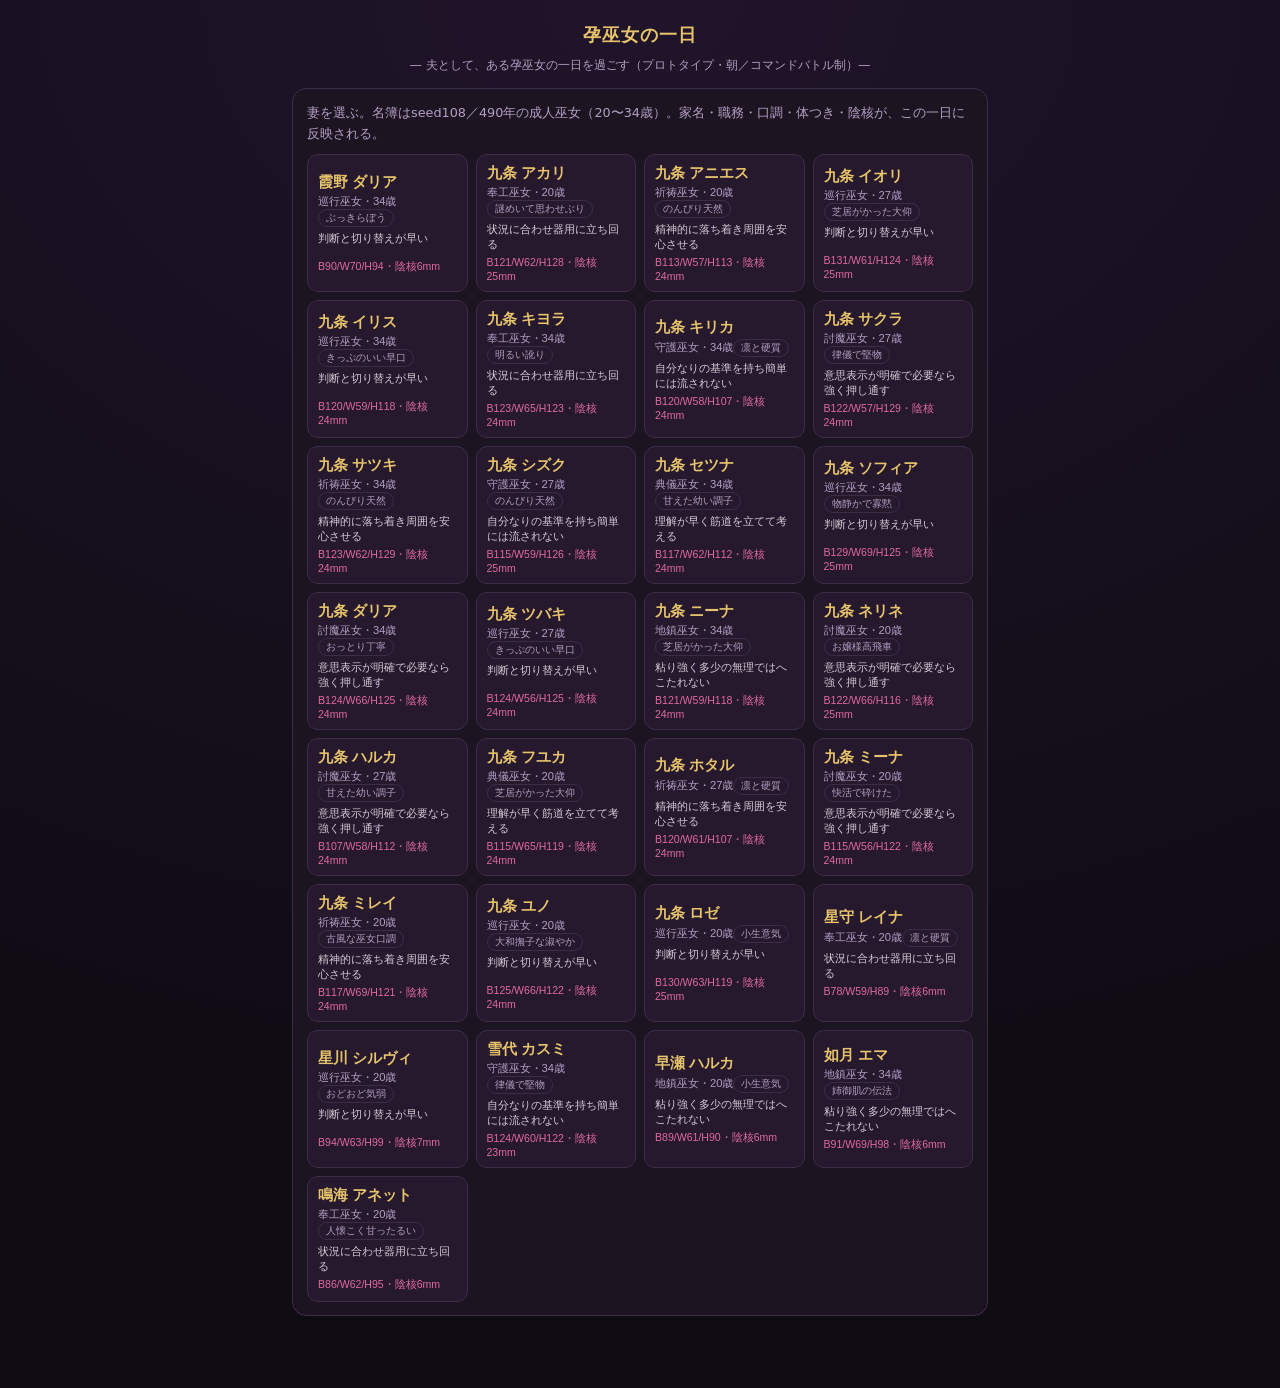
==== commit 476a2792: "day-game: RPGバトル風コマンド制に全面刷新（見る/イタズラ/挿入/その他の4コマンド、余裕HP＋エッチ度＋欲MPの3ゲージ、余裕がマイナスに落ちたら決着→次の場面へ）" ====
--- a/day-game.html
+++ b/day-game.html
@@ -1,113 +1,115 @@
 <!doctype html>
 <html lang="ja"><head><meta charset="utf-8">
 <meta name="viewport" content="width=device-width,initial-scale=1">
-<title>孕巫女の一日（プロト・朝）</title>
+<title>孕巫女の一日（プロト・朝／バトル制）</title>
 <style>
-:root{--bg:#140f17;--panel:#1e1722;--panel2:#271d2e;--ink:#f3e9f2;--muted:#b39ec2;--line:#3a2c44;
---gold:#e7c46b;--rose:#e06a9c;--desire:#e0563c;--submit:#c057c8;--sens:#e88bb6;--joy:#f0c453;--accent:#d98cff;}
+:root{--bg:#0f0c14;--panel:#1c1521;--panel2:#26192e;--ink:#f3e9f2;--muted:#b39ec2;--line:#3d2c48;
+--gold:#e7c46b;--rose:#e06a9c;--mp:#4fa3d1;--hp:#5ec089;--hpmid:#e0b34a;--hplow:#e0563c;--ecchi:#e0568f;--accent:#d98cff;}
 *{box-sizing:border-box}
-body{margin:0;font-family:"Hiragino Kaku Gothic ProN","Yu Gothic",system-ui,sans-serif;background:radial-gradient(120% 80% at 50% 0%,#241528,#140f17);color:var(--ink);line-height:1.75;-webkit-text-size-adjust:100%}
-.wrap{max-width:760px;margin:0 auto;padding:16px 14px 60px}
-h1{font-size:1.15rem;letter-spacing:.06em;text-align:center;color:var(--gold);margin:.4em 0 .2em;font-weight:700}
-.sub{text-align:center;color:var(--muted);font-size:.8rem;margin-bottom:14px}
-.card{background:var(--panel);border:1px solid var(--line);border-radius:14px;padding:14px 15px;margin-bottom:14px}
-.pick-grid{display:grid;grid-template-columns:repeat(auto-fill,minmax(150px,1fr));gap:9px}
+body{margin:0;font-family:"Hiragino Kaku Gothic ProN","Yu Gothic",system-ui,sans-serif;background:radial-gradient(120% 80% at 50% 0%,#20142a,#0f0c14);color:var(--ink);line-height:1.7;-webkit-text-size-adjust:100%}
+.wrap{max-width:720px;margin:0 auto;padding:14px 12px 60px}
+h1{font-size:1.1rem;letter-spacing:.06em;text-align:center;color:var(--gold);margin:.4em 0 .2em;font-weight:700}
+.sub{text-align:center;color:var(--muted);font-size:.78rem;margin-bottom:12px}
+.card{background:var(--panel);border:1px solid var(--line);border-radius:14px;padding:13px 14px;margin-bottom:12px}
+.pick-grid{display:grid;grid-template-columns:repeat(auto-fill,minmax(148px,1fr));gap:8px}
 .wife{background:var(--panel2);border:1px solid var(--line);border-radius:11px;padding:9px 10px;cursor:pointer;transition:.12s;text-align:left}
 .wife:hover{border-color:var(--rose);transform:translateY(-2px)}
-.wife .nm{font-weight:700;color:var(--gold);font-size:.95rem}
-.wife .rl{color:var(--muted);font-size:.72rem;margin:2px 0 4px}
-.wife .tg{color:var(--ink);font-size:.72rem;opacity:.85;min-height:2.2em}
-.wife .bd{color:var(--sens);font-size:.68rem;margin-top:4px;font-variant-numeric:tabular-nums}
-.head{display:flex;justify-content:space-between;align-items:flex-start;gap:10px;flex-wrap:wrap}
-.head .who .nm{font-weight:700;color:var(--gold);font-size:1.05rem}
-.head .who .mt{color:var(--muted);font-size:.74rem}
-.meters{display:grid;grid-template-columns:1fr 1fr;gap:7px 14px;margin:12px 0 4px}
-.m{font-size:.72rem}
-.m .lab{display:flex;justify-content:space-between;color:var(--muted);margin-bottom:2px}
-.m .lab b{color:var(--ink);font-weight:600}
-.bar{height:8px;border-radius:6px;background:#0d0812;overflow:hidden}
-.bar>i{display:block;height:100%;width:0;transition:width .35s ease}
-.b-desire>i{background:linear-gradient(90deg,#8a2f1e,var(--desire))}
-.b-arousal>i{background:linear-gradient(90deg,#7a2a4a,#ef7aa0)}
-.b-submit>i{background:linear-gradient(90deg,#6a2a72,var(--submit))}
-.b-sens>i{background:linear-gradient(90deg,#8a4066,var(--sens))}
-.b-joy>i{background:linear-gradient(90deg,#8a6a1e,var(--joy))}
-.b-milk>i{background:linear-gradient(90deg,#7a7560,#f3ead0)}
-.rec{display:flex;gap:12px;font-size:.74rem;color:var(--muted);margin-top:8px;flex-wrap:wrap}
-.rec b{color:var(--rose)}
-.scene-title{color:var(--accent);font-size:.82rem;letter-spacing:.04em;margin:2px 0 8px;text-transform:none}
-.narr{margin:0 0 10px;font-size:.95rem}
-.zana{margin:0 0 10px;font-size:.86rem;color:#c9a9d8;border-left:2px solid #5a3f68;padding-left:10px}
-.nudge{margin:2px 0 10px;font-size:.86rem;color:#f0c453;background:#2a230f;border:1px solid #5a4a1e;border-radius:8px;padding:7px 11px;white-space:pre-line}
-@keyframes pulse{0%,100%{box-shadow:0 0 0 0 rgba(224,106,156,.55)}50%{box-shadow:0 0 0 7px rgba(224,106,156,0)}}
-.btn.pulse{animation:pulse 1.2s ease-out infinite;border-color:var(--rose)}
-@media (prefers-reduced-motion:reduce){.btn.pulse{animation:none}}
-.wline{background:#2a1430;border-left:3px solid var(--rose);border-radius:0 10px 10px 0;padding:8px 12px;margin:0 0 12px;font-size:.98rem;color:#ffd9ec}
-.wline .who{color:var(--rose);font-size:.72rem;display:block;margin-bottom:2px}
-.choices{display:flex;flex-direction:column;gap:8px}
-.btn{appearance:none;border:1px solid var(--line);background:var(--panel2);color:var(--ink);border-radius:10px;padding:11px 13px;font:inherit;text-align:left;cursor:pointer;transition:.12s;line-height:1.45}
-.btn:hover:not(:disabled){border-color:var(--rose);background:#31213a}
-.btn:disabled{opacity:.38;cursor:not-allowed}
-.btn .k{font-weight:700}
-.btn .c{float:right;color:var(--desire);font-size:.78rem;font-variant-numeric:tabular-nums}
-.btn.primary{border-color:var(--rose)}
-.deltas{font-size:.78rem;color:var(--sens);margin:8px 0 0;min-height:1.2em;font-variant-numeric:tabular-nums}
-.log{margin-top:14px;border-top:1px solid var(--line);padding-top:10px;max-height:200px;overflow:auto}
-.log p{margin:0 0 6px;font-size:.8rem;color:var(--muted)}
+.wife .nm{font-weight:700;color:var(--gold);font-size:.93rem}
+.wife .rl{color:var(--muted);font-size:.7rem;margin:2px 0 4px}
+.wife .tg{color:var(--ink);font-size:.71rem;opacity:.85;min-height:2.2em}
+.wife .bd{color:var(--rose);font-size:.66rem;margin-top:4px;font-variant-numeric:tabular-nums}
+.bhead{display:flex;justify-content:space-between;align-items:center;gap:8px;margin-bottom:8px}
+.bhead .nm{font-weight:700;color:var(--gold);font-size:1.02rem}
+.bhead .nm .pill{margin-left:6px}
+.back{color:var(--muted);font-size:.75rem;background:none;border:none;cursor:pointer;text-decoration:underline;padding:4px}
+.clock{color:var(--accent);font-size:.78rem;text-align:right;margin-bottom:6px;letter-spacing:.03em}
+.gauge{margin-bottom:8px}
+.gauge .lab{display:flex;justify-content:space-between;font-size:.72rem;color:var(--muted);margin-bottom:3px}
+.gauge .lab b{color:var(--ink);font-weight:700;font-variant-numeric:tabular-nums}
+.gauge .lab b.neg{color:var(--hplow)}
+.gtrack{height:11px;border-radius:6px;background:#08060b;overflow:hidden;position:relative;border:1px solid #000}
+.gtrack.wide{height:13px}
+.gfill{display:block;height:100%;width:50%;transition:width .9s cubic-bezier(.22,.7,.2,1),background-color .9s ease;border-radius:6px 0 0 6px}
+.gfill.hp{background:var(--hp)}
+.gfill.hp.mid{background:var(--hpmid)}
+.gfill.hp.low{background:var(--hplow)}
+.gfill.mp{background:linear-gradient(90deg,#2c5f7a,var(--mp))}
+.gfill.ecchi{background:linear-gradient(90deg,#8a2f5e,var(--ecchi))}
+.gover{position:absolute;left:0;top:0;bottom:0;background:repeating-linear-gradient(45deg,rgba(224,86,60,.55) 0 6px,rgba(224,86,60,.15) 6px 12px);width:0;transition:width .9s cubic-bezier(.22,.7,.2,1)}
+.msgbox{background:#120c17;border:1px solid var(--line);border-radius:10px;padding:10px 12px;margin:10px 0;min-height:4.4em}
+.msgbox .narr{font-size:.92rem;margin:0 0 6px}
+.msgbox .wline{color:#ffd9ec;font-size:.94rem;margin:0}
+.msgbox .wline .who{color:var(--rose);font-size:.68rem;display:block;margin-bottom:2px}
+.msgbox .clear{color:var(--gold);font-weight:700;font-size:.98rem}
+.cmdgrid{display:grid;grid-template-columns:1fr 1fr;gap:8px}
+.cmd{appearance:none;border:1px solid var(--line);background:var(--panel2);color:var(--ink);border-radius:10px;padding:13px 10px;font:inherit;font-weight:700;text-align:center;cursor:pointer;transition:.12s;font-size:.95rem}
+.cmd:hover:not(:disabled){border-color:var(--rose);background:#31213a}
+.cmd:disabled{opacity:.35;cursor:not-allowed}
+.sublist{display:flex;flex-direction:column;gap:7px}
+.subbtn{appearance:none;border:1px solid var(--line);background:var(--panel2);color:var(--ink);border-radius:10px;padding:10px 12px;font:inherit;text-align:left;cursor:pointer;transition:.12s;line-height:1.4}
+.subbtn:hover:not(:disabled){border-color:var(--rose);background:#31213a}
+.subbtn:disabled{opacity:.35;cursor:not-allowed}
+.subbtn .k{font-weight:700}
+.subbtn .c{float:right;color:var(--mp);font-size:.76rem;font-variant-numeric:tabular-nums}
+.backrow{margin-top:8px}
+.backbtn{appearance:none;border:1px solid var(--line);background:none;color:var(--muted);border-radius:8px;padding:8px 12px;font:inherit;font-size:.82rem;cursor:pointer;width:100%}
+.backbtn:hover{color:var(--ink);border-color:var(--muted)}
+.log{margin-top:12px;border-top:1px solid var(--line);padding-top:9px;max-height:190px;overflow:auto}
+.log p{margin:0 0 6px;font-size:.78rem;color:var(--muted)}
 .log .u{color:var(--accent)}
-.back{color:var(--muted);font-size:.78rem;background:none;border:none;cursor:pointer;text-decoration:underline;padding:4px}
+.log .cl{color:var(--gold)}
 .hidden{display:none}
-.pill{display:inline-block;font-size:.66rem;padding:1px 7px;border-radius:20px;border:1px solid var(--line);color:var(--muted);margin-left:6px}
-.end{text-align:center;padding:10px 0}
+.pill{display:inline-block;font-size:.64rem;padding:1px 7px;border-radius:20px;border:1px solid var(--line);color:var(--muted)}
+.pill.win{border-color:var(--gold);color:var(--gold)}
+.end{text-align:center;padding:8px 0}
 .end .big{color:var(--gold);font-size:1.05rem;font-weight:700;margin-bottom:6px}
 </style></head>
 <body><div class="wrap">
 
 <div id="screen-pick">
   <h1>孕巫女の一日</h1>
-  <div class="sub">— 夫として、ある孕巫女の一日を過ごす（プロトタイプ：朝ブロックのみ）—</div>
+  <div class="sub">— 夫として、ある孕巫女の一日を過ごす（プロトタイプ・朝／コマンドバトル制）—</div>
   <div class="card">
-    <div style="color:var(--muted);font-size:.82rem;margin-bottom:10px">妻を選ぶ。名簿はseed108／490年の成人巫女（20〜34歳）。選んだ娘の家名・職務・口調・体つき（スリーサイズ）・陰核が、この一日に反映される。</div>
+    <div style="color:var(--muted);font-size:.8rem;margin-bottom:9px">妻を選ぶ。名簿はseed108／490年の成人巫女（20〜34歳）。家名・職務・口調・体つき・陰核が、この一日に反映される。</div>
     <div class="pick-grid" id="pickGrid"></div>
   </div>
 </div>
 
-<div id="screen-play" class="hidden">
+<div id="screen-battle" class="hidden">
   <div class="card">
-    <div class="head">
-      <div class="who">
-        <div class="nm" id="wName"></div>
-        <div class="mt" id="wMeta"></div>
-      </div>
+    <div class="bhead">
+      <span class="nm"><span id="wName"></span><span class="pill hidden" id="wBadge"></span></span>
       <button class="back" onclick="toPick()">別の妻を選ぶ</button>
     </div>
-    <div class="meters">
-      <div class="m"><div class="lab"><span>夫の欲</span><b id="vDesire">0</b></div><div class="bar b-desire"><i id="bDesire"></i></div></div>
-      <div class="m"><div class="lab"><span>妻の発情</span><b id="vArousal">0</b></div><div class="bar b-arousal"><i id="bArousal"></i></div></div>
-      <div class="m"><div class="lab"><span>妻の感度</span><b id="vSens">0</b></div><div class="bar b-sens"><i id="bSens"></i></div></div>
-      <div class="m"><div class="lab"><span>妻の悦び</span><b id="vJoy">0</b></div><div class="bar b-joy"><i id="bJoy"></i></div></div>
-      <div class="m"><div class="lab"><span>母乳の張り</span><b id="vMilk">0</b></div><div class="bar b-milk"><i id="bMilk"></i></div></div>
-      <div class="m"><div class="lab"><span>従属（夫への弱さ）</span><b id="vSubmit">0</b></div><div class="bar b-submit"><i id="bSubmit"></i></div></div>
+    <div class="clock" id="scClock"></div>
+    <div class="gauge">
+      <div class="lab"><span>妻の余裕</span><b id="vHp">0</b></div>
+      <div class="gtrack wide"><i class="gfill hp" id="bHp"></i><i class="gover" id="bHpOver"></i></div>
     </div>
-    <div class="rec"><span>絶頂 <b id="rClimax">0</b> 回</span><span id="rSquirt" class="hidden">潮吹き・失禁 <b>あり</b></span></div>
+    <div class="gauge">
+      <div class="lab"><span>妻のエッチ度</span><b id="vEcchi">0</b></div>
+      <div class="gtrack"><i class="gfill ecchi" id="bEcchi"></i></div>
+    </div>
+    <div class="gauge">
+      <div class="lab"><span>夫の欲（MP）</span><b id="vMp">0</b></div>
+      <div class="gtrack"><i class="gfill mp" id="bMp"></i></div>
+    </div>
   </div>
 
   <div class="card">
-    <div class="scene-title" id="scTitle"></div>
-    <p class="narr" id="scNarr"></p>
-    <p class="zana hidden" id="scZana"></p>
-    <div class="wline" id="scWlineBox"><span class="who" id="scWho"></span><span id="scWline"></span></div>
-    <p class="nudge hidden" id="scNudge"></p>
-    <div class="choices" id="scChoices"></div>
-    <div class="deltas" id="scDeltas"></div>
+    <div class="sub" id="scTitle" style="margin-bottom:8px;text-align:left;color:var(--accent);font-size:.8rem;letter-spacing:.04em"></div>
+    <div class="msgbox">
+      <p class="narr" id="scNarr"></p>
+      <p class="wline hidden" id="scWlineBox"><span class="who" id="scWho"></span><span id="scWline"></span></p>
+    </div>
+    <div id="cmdArea"></div>
     <div class="log" id="log"></div>
   </div>
 </div>
 
 <script>
-const WIVES=[{"id":1025,"family":"霞野","given":"ダリア","age":34,"role":"巡行巫女","gen":1,"clit":6,"tone":"ぶっきらぼう","toneDesc":"一人称「私」。「〜。」「別に」と言葉を切り詰め、素っ気なく話す。","tag":"判断と切り替えが早い","body":{"h":156,"b":90,"w":70,"hip":94,"hair":"茶"}},{"id":1013,"family":"九条","given":"アカリ","age":20,"role":"奉工巫女","gen":20,"clit":25,"tone":"謎めいて思わせぶり","toneDesc":"一人称「私」。「…さあ、どうかしら」「見えているわ」と掴みどころなく話す。","tag":"状況に合わせ器用に立ち回る","body":{"h":153,"b":121,"w":62,"hip":128,"hair":"青"}},{"id":1021,"family":"九条","given":"アニエス","age":20,"role":"祈祷巫女","gen":19,"clit":24,"tone":"のんびり天然","toneDesc":"一人称「わたし」。「〜かなぁ」「〜だねぇ」と間延びしてマイペース。","tag":"精神的に落ち着き周囲を安心させる","body":{"h":155,"b":113,"w":57,"hip":113,"hair":"緑"}},{"id":1000,"family":"九条","given":"イオリ","age":27,"role":"巡行巫女","gen":20,"clit":25,"tone":"芝居がかった大仰","toneDesc":"一人称「我」。「〜なのだ！」「ふっ…」と大げさに芝居っぽく話す。","tag":"判断と切り替えが早い","body":{"h":173,"b":131,"w":61,"hip":124,"hair":"銀"}},{"id":982,"family":"九条","given":"イリス","age":34,"role":"巡行巫女","gen":19,"clit":24,"tone":"きっぷのいい早口","toneDesc":"一人称「あたし」。「〜っしょ」「〜じゃん」とテンポよくまくし立てる。","tag":"判断と切り替えが早い","body":{"h":165,"b":120,"w":59,"hip":118,"hair":"青"}},{"id":987,"family":"九条","given":"キヨラ","age":34,"role":"奉工巫女","gen":19,"clit":24,"tone":"明るい訛り","toneDesc":"一人称「うち」。「〜やで」「〜やん」「〜ちゃう？」と陽気な訛りで話す。","tag":"状況に合わせ器用に立ち回る","body":{"h":160,"b":123,"w":65,"hip":123,"hair":"茶"}},{"id":986,"family":"九条","given":"キリカ","age":34,"role":"守護巫女","gen":19,"clit":24,"tone":"凛と硬質","toneDesc":"一人称「私」。「〜だ」「〜である」と簡潔で武人めいた物言い。","tag":"自分なりの基準を持ち簡単には流されない","body":{"h":162,"b":120,"w":58,"hip":107,"hair":"茶"}},{"id":1003,"family":"九条","given":"サクラ","age":27,"role":"討魔巫女","gen":19,"clit":24,"tone":"律儀で堅物","toneDesc":"一人称「自分」。「〜であります」「〜します」と生真面目に話す。","tag":"意思表示が明確で必要なら強く押し通す","body":{"h":156,"b":122,"w":57,"hip":129,"hair":"桃"}},{"id":981,"family":"九条","given":"サツキ","age":34,"role":"祈祷巫女","gen":19,"clit":24,"tone":"のんびり天然","toneDesc":"一人称「わたし」。「〜かなぁ」「〜だねぇ」と間延びしてマイペース。","tag":"精神的に落ち着き周囲を安心させる","body":{"h":161,"b":123,"w":62,"hip":129,"hair":"桃"}},{"id":1001,"family":"九条","given":"シズク","age":27,"role":"守護巫女","gen":20,"clit":25,"tone":"のんびり天然","toneDesc":"一人称「わたし」。「〜かなぁ」「〜だねぇ」と間延びしてマイペース。","tag":"自分なりの基準を持ち簡単には流されない","body":{"h":158,"b":115,"w":59,"hip":126,"hair":"赤"}},{"id":988,"family":"九条","given":"セツナ","age":34,"role":"典儀巫女","gen":19,"clit":24,"tone":"甘えた幼い調子","toneDesc":"一人称は自分の名。「〜なの」「〜だもん」と舌足らずに甘える。","tag":"理解が早く筋道を立てて考える","body":{"h":150,"b":117,"w":62,"hip":112,"hair":"銀"}},{"id":979,"family":"九条","given":"ソフィア","age":34,"role":"巡行巫女","gen":20,"clit":25,"tone":"物静かで寡黙","toneDesc":"一人称「私」。言葉少なで「…ええ」「…そう」と静かに応じる。","tag":"判断と切り替えが早い","body":{"h":157,"b":129,"w":69,"hip":125,"hair":"銀"}},{"id":984,"family":"九条","given":"ダリア","age":34,"role":"討魔巫女","gen":19,"clit":24,"tone":"おっとり丁寧","toneDesc":"一人称「わたくし」。「〜ですわ」「〜ますの」と柔らかく上品に話す。","tag":"意思表示が明確で必要なら強く押し通す","body":{"h":161,"b":124,"w":66,"hip":125,"hair":"青"}},{"id":1002,"family":"九条","given":"ツバキ","age":27,"role":"巡行巫女","gen":19,"clit":24,"tone":"きっぷのいい早口","toneDesc":"一人称「あたし」。「〜っしょ」「〜じゃん」とテンポよくまくし立てる。","tag":"判断と切り替えが早い","body":{"h":155,"b":124,"w":56,"hip":125,"hair":"桃"}},{"id":980,"family":"九条","given":"ニーナ","age":34,"role":"地鎮巫女","gen":19,"clit":24,"tone":"芝居がかった大仰","toneDesc":"一人称「我」。「〜なのだ！」「ふっ…」と大げさに芝居っぽく話す。","tag":"粘り強く多少の無理ではへこたれない","body":{"h":155,"b":121,"w":59,"hip":118,"hair":"白"}},{"id":1016,"family":"九条","given":"ネリネ","age":20,"role":"討魔巫女","gen":20,"clit":25,"tone":"お嬢様高飛車","toneDesc":"一人称「わたくし」。「〜ですのよ」「〜なさい」と勝ち気で高慢に話す。","tag":"意思表示が明確で必要なら強く押し通す","body":{"h":148,"b":122,"w":66,"hip":116,"hair":"銀"}},{"id":1008,"family":"九条","given":"ハルカ","age":27,"role":"討魔巫女","gen":19,"clit":24,"tone":"甘えた幼い調子","toneDesc":"一人称は自分の名。「〜なの」「〜だもん」と舌足らずに甘える。","tag":"意思表示が明確で必要なら強く押し通す","body":{"h":164,"b":107,"w":58,"hip":112,"hair":"白"}},{"id":1020,"family":"九条","given":"フユカ","age":20,"role":"典儀巫女","gen":19,"clit":24,"tone":"芝居がかった大仰","toneDesc":"一人称「我」。「〜なのだ！」「ふっ…」と大げさに芝居っぽく話す。","tag":"理解が早く筋道を立てて考える","body":{"h":164,"b":115,"w":65,"hip":119,"hair":"茶"}},{"id":1006,"family":"九条","given":"ホタル","age":27,"role":"祈祷巫女","gen":19,"clit":24,"tone":"凛と硬質","toneDesc":"一人称「私」。「〜だ」「〜である」と簡潔で武人めいた物言い。","tag":"精神的に落ち着き周囲を安心させる","body":{"h":164,"b":120,"w":61,"hip":107,"hair":"紫"}},{"id":1015,"family":"九条","given":"ミーナ","age":20,"role":"討魔巫女","gen":19,"clit":24,"tone":"快活で砕けた","toneDesc":"一人称「あたし」。「〜だよ！」「〜だね！」と明るく元気に話す。","tag":"意思表示が明確で必要なら強く押し通す","body":{"h":153,"b":115,"w":56,"hip":122,"hair":"青"}},{"id":1017,"family":"九条","given":"ミレイ","age":20,"role":"祈祷巫女","gen":19,"clit":24,"tone":"古風な巫女口調","toneDesc":"一人称「わらわ」。「〜じゃ」「〜のう」と古めかしく話す。","tag":"精神的に落ち着き周囲を安心させる","body":{"h":164,"b":117,"w":69,"hip":121,"hair":"金"}},{"id":1014,"family":"九条","given":"ユノ","age":20,"role":"巡行巫女","gen":19,"clit":24,"tone":"大和撫子な淑やか","toneDesc":"一人称「わたし」。「〜でございます」「〜くださいまし」と控えめで奥ゆかしい。","tag":"判断と切り替えが早い","body":{"h":162,"b":125,"w":66,"hip":122,"hair":"白"}},{"id":1012,"family":"九条","given":"ロゼ","age":20,"role":"巡行巫女","gen":20,"clit":25,"tone":"小生意気","toneDesc":"一人称「うち」。「〜でしょ？」「〜じゃない」と生意気に言い返す。","tag":"判断と切り替えが早い","body":{"h":165,"b":130,"w":63,"hip":119,"hair":"銀"}},{"id":1026,"family":"星守","given":"レイナ","age":20,"role":"奉工巫女","gen":1,"clit":6,"tone":"凛と硬質","toneDesc":"一人称「私」。「〜だ」「〜である」と簡潔で武人めいた物言い。","tag":"状況に合わせ器用に立ち回る","body":{"h":164,"b":78,"w":59,"hip":89,"hair":"桃"}},{"id":1018,"family":"星川","given":"シルヴィ","age":20,"role":"巡行巫女","gen":2,"clit":7,"tone":"おどおど気弱","toneDesc":"一人称「わたし」。「あ、あの…」「〜、かも…」と小声で自信なげに話す。","tag":"判断と切り替えが早い","body":{"h":150,"b":94,"w":63,"hip":99,"hair":"銀"}},{"id":983,"family":"雪代","given":"カスミ","age":34,"role":"守護巫女","gen":18,"clit":23,"tone":"律儀で堅物","toneDesc":"一人称「自分」。「〜であります」「〜します」と生真面目に話す。","tag":"自分なりの基準を持ち簡単には流されない","body":{"h":158,"b":124,"w":60,"hip":122,"hair":"青"}},{"id":1052,"family":"早瀬","given":"ハルカ","age":20,"role":"地鎮巫女","gen":1,"clit":6,"tone":"小生意気","toneDesc":"一人称「うち」。「〜でしょ？」「〜じゃない」と生意気に言い返す。","tag":"粘り強く多少の無理ではへこたれない","body":{"h":158,"b":89,"w":61,"hip":90,"hair":"桃"}},{"id":1050,"family":"如月","given":"エマ","age":34,"role":"地鎮巫女","gen":1,"clit":6,"tone":"姉御肌の伝法","toneDesc":"一人称「あたい」。「〜だぜ」「〜さ」と勝ち気にさばけて話す。","tag":"粘り強く多少の無理ではへこたれない","body":{"h":150,"b":91,"w":69,"hip":98,"hair":"黒"}},{"id":1051,"family":"鳴海","given":"アネット","age":20,"role":"奉工巫女","gen":1,"clit":6,"tone":"人懐こく甘ったるい","toneDesc":"一人称「あたし」。「ねぇねぇ〜」「〜だよぉ」と距離が近く甘えて話す。","tag":"状況に合わせ器用に立ち回る","body":{"h":166,"b":86,"w":62,"hip":95,"hair":"銀"}}];
-
-// ---- 口調フレーバー ----
+const WIVES=[{"id":1025,"family":"霞野","given":"ダリア","age":34,"role":"巡行巫女","gen":1,"clit":6,"tone":"ぶっきらぼう","toneDesc":"一人称「私」。「〜。」「別に」と言葉を切り詰め、素っ気なく話す。","tag":"判断と切り替えが早い","body":{"h":156,"b":90,"waist":70,"w":70,"hip":94,"hair":"茶"}},{"id":1013,"family":"九条","given":"アカリ","age":20,"role":"奉工巫女","gen":20,"clit":25,"tone":"謎めいて思わせぶり","toneDesc":"一人称「私」。「…さあ、どうかしら」「見えているわ」と掴みどころなく話す。","tag":"状況に合わせ器用に立ち回る","body":{"h":153,"b":121,"waist":62,"w":62,"hip":128,"hair":"青"}},{"id":1021,"family":"九条","given":"アニエス","age":20,"role":"祈祷巫女","gen":19,"clit":24,"tone":"のんびり天然","toneDesc":"一人称「わたし」。「〜かなぁ」「〜だねぇ」と間延びしてマイペース。","tag":"精神的に落ち着き周囲を安心させる","body":{"h":155,"b":113,"waist":57,"w":57,"hip":113,"hair":"緑"}},{"id":1000,"family":"九条","given":"イオリ","age":27,"role":"巡行巫女","gen":20,"clit":25,"tone":"芝居がかった大仰","toneDesc":"一人称「我」。「〜なのだ！」「ふっ…」と大げさに芝居っぽく話す。","tag":"判断と切り替えが早い","body":{"h":173,"b":131,"waist":61,"w":61,"hip":124,"hair":"銀"}},{"id":982,"family":"九条","given":"イリス","age":34,"role":"巡行巫女","gen":19,"clit":24,"tone":"きっぷのいい早口","toneDesc":"一人称「あたし」。「〜っしょ」「〜じゃん」とテンポよくまくし立てる。","tag":"判断と切り替えが早い","body":{"h":165,"b":120,"waist":59,"w":59,"hip":118,"hair":"青"}},{"id":987,"family":"九条","given":"キヨラ","age":34,"role":"奉工巫女","gen":19,"clit":24,"tone":"明るい訛り","toneDesc":"一人称「うち」。「〜やで」「〜やん」「〜ちゃう？」と陽気な訛りで話す。","tag":"状況に合わせ器用に立ち回る","body":{"h":160,"b":123,"waist":65,"w":65,"hip":123,"hair":"茶"}},{"id":986,"family":"九条","given":"キリカ","age":34,"role":"守護巫女","gen":19,"clit":24,"tone":"凛と硬質","toneDesc":"一人称「私」。「〜だ」「〜である」と簡潔で武人めいた物言い。","tag":"自分なりの基準を持ち簡単には流されない","body":{"h":162,"b":120,"waist":58,"w":58,"hip":107,"hair":"茶"}},{"id":1003,"family":"九条","given":"サクラ","age":27,"role":"討魔巫女","gen":19,"clit":24,"tone":"律儀で堅物","toneDesc":"一人称「自分」。「〜であります」「〜します」と生真面目に話す。","tag":"意思表示が明確で必要なら強く押し通す","body":{"h":156,"b":122,"waist":57,"w":57,"hip":129,"hair":"桃"}},{"id":981,"family":"九条","given":"サツキ","age":34,"role":"祈祷巫女","gen":19,"clit":24,"tone":"のんびり天然","toneDesc":"一人称「わたし」。「〜かなぁ」「〜だねぇ」と間延びしてマイペース。","tag":"精神的に落ち着き周囲を安心させる","body":{"h":161,"b":123,"waist":62,"w":62,"hip":129,"hair":"桃"}},{"id":1001,"family":"九条","given":"シズク","age":27,"role":"守護巫女","gen":20,"clit":25,"tone":"のんびり天然","toneDesc":"一人称「わたし」。「〜かなぁ」「〜だねぇ」と間延びしてマイペース。","tag":"自分なりの基準を持ち簡単には流されない","body":{"h":158,"b":115,"waist":59,"w":59,"hip":126,"hair":"赤"}},{"id":988,"family":"九条","given":"セツナ","age":34,"role":"典儀巫女","gen":19,"clit":24,"tone":"甘えた幼い調子","toneDesc":"一人称は自分の名。「〜なの」「〜だもん」と舌足らずに甘える。","tag":"理解が早く筋道を立てて考える","body":{"h":150,"b":117,"waist":62,"w":62,"hip":112,"hair":"銀"}},{"id":979,"family":"九条","given":"ソフィア","age":34,"role":"巡行巫女","gen":20,"clit":25,"tone":"物静かで寡黙","toneDesc":"一人称「私」。言葉少なで「…ええ」「…そう」と静かに応じる。","tag":"判断と切り替えが早い","body":{"h":157,"b":129,"waist":69,"w":69,"hip":125,"hair":"銀"}},{"id":984,"family":"九条","given":"ダリア","age":34,"role":"討魔巫女","gen":19,"clit":24,"tone":"おっとり丁寧","toneDesc":"一人称「わたくし」。「〜ですわ」「〜ますの」と柔らかく上品に話す。","tag":"意思表示が明確で必要なら強く押し通す","body":{"h":161,"b":124,"waist":66,"w":66,"hip":125,"hair":"青"}},{"id":1002,"family":"九条","given":"ツバキ","age":27,"role":"巡行巫女","gen":19,"clit":24,"tone":"きっぷのいい早口","toneDesc":"一人称「あたし」。「〜っしょ」「〜じゃん」とテンポよくまくし立てる。","tag":"判断と切り替えが早い","body":{"h":155,"b":124,"waist":56,"w":56,"hip":125,"hair":"桃"}},{"id":980,"family":"九条","given":"ニーナ","age":34,"role":"地鎮巫女","gen":19,"clit":24,"tone":"芝居がかった大仰","toneDesc":"一人称「我」。「〜なのだ！」「ふっ…」と大げさに芝居っぽく話す。","tag":"粘り強く多少の無理ではへこたれない","body":{"h":155,"b":121,"waist":59,"w":59,"hip":118,"hair":"白"}},{"id":1016,"family":"九条","given":"ネリネ","age":20,"role":"討魔巫女","gen":20,"clit":25,"tone":"お嬢様高飛車","toneDesc":"一人称「わたくし」。「〜ですのよ」「〜なさい」と勝ち気で高慢に話す。","tag":"意思表示が明確で必要なら強く押し通す","body":{"h":148,"b":122,"waist":66,"w":66,"hip":116,"hair":"銀"}},{"id":1008,"family":"九条","given":"ハルカ","age":27,"role":"討魔巫女","gen":19,"clit":24,"tone":"甘えた幼い調子","toneDesc":"一人称は自分の名。「〜なの」「〜だもん」と舌足らずに甘える。","tag":"意思表示が明確で必要なら強く押し通す","body":{"h":164,"b":107,"waist":58,"w":58,"hip":112,"hair":"白"}},{"id":1020,"family":"九条","given":"フユカ","age":20,"role":"典儀巫女","gen":19,"clit":24,"tone":"芝居がかった大仰","toneDesc":"一人称「我」。「〜なのだ！」「ふっ…」と大げさに芝居っぽく話す。","tag":"理解が早く筋道を立てて考える","body":{"h":164,"b":115,"waist":65,"w":65,"hip":119,"hair":"茶"}},{"id":1006,"family":"九条","given":"ホタル","age":27,"role":"祈祷巫女","gen":19,"clit":24,"tone":"凛と硬質","toneDesc":"一人称「私」。「〜だ」「〜である」と簡潔で武人めいた物言い。","tag":"精神的に落ち着き周囲を安心させる","body":{"h":164,"b":120,"waist":61,"w":61,"hip":107,"hair":"紫"}},{"id":1015,"family":"九条","given":"ミーナ","age":20,"role":"討魔巫女","gen":19,"clit":24,"tone":"快活で砕けた","toneDesc":"一人称「あたし」。「〜だよ！」「〜だね！」と明るく元気に話す。","tag":"意思表示が明確で必要なら強く押し通す","body":{"h":153,"b":115,"waist":56,"w":56,"hip":122,"hair":"青"}},{"id":1017,"family":"九条","given":"ミレイ","age":20,"role":"祈祷巫女","gen":19,"clit":24,"tone":"古風な巫女口調","toneDesc":"一人称「わらわ」。「〜じゃ」「〜のう」と古めかしく話す。","tag":"精神的に落ち着き周囲を安心させる","body":{"h":164,"b":117,"waist":69,"w":69,"hip":121,"hair":"金"}},{"id":1014,"family":"九条","given":"ユノ","age":20,"role":"巡行巫女","gen":19,"clit":24,"tone":"大和撫子な淑やか","toneDesc":"一人称「わたし」。「〜でございます」「〜くださいまし」と控えめで奥ゆかしい。","tag":"判断と切り替えが早い","body":{"h":162,"b":125,"waist":66,"w":66,"hip":122,"hair":"白"}},{"id":1012,"family":"九条","given":"ロゼ","age":20,"role":"巡行巫女","gen":20,"clit":25,"tone":"小生意気","toneDesc":"一人称「うち」。「〜でしょ？」「〜じゃない」と生意気に言い返す。","tag":"判断と切り替えが早い","body":{"h":165,"b":130,"waist":63,"w":63,"hip":119,"hair":"銀"}},{"id":1026,"family":"星守","given":"レイナ","age":20,"role":"奉工巫女","gen":1,"clit":6,"tone":"凛と硬質","toneDesc":"一人称「私」。「〜だ」「〜である」と簡潔で武人めいた物言い。","tag":"状況に合わせ器用に立ち回る","body":{"h":164,"b":78,"waist":59,"w":59,"hip":89,"hair":"桃"}},{"id":1018,"family":"星川","given":"シルヴィ","age":20,"role":"巡行巫女","gen":2,"clit":7,"tone":"おどおど気弱","toneDesc":"一人称「わたし」。「あ、あの…」「〜、かも…」と小声で自信なげに話す。","tag":"判断と切り替えが早い","body":{"h":150,"b":94,"waist":63,"w":63,"hip":99,"hair":"銀"}},{"id":983,"family":"雪代","given":"カスミ","age":34,"role":"守護巫女","gen":18,"clit":23,"tone":"律儀で堅物","toneDesc":"一人称「自分」。「〜であります」「〜します」と生真面目に話す。","tag":"自分なりの基準を持ち簡単には流されない","body":{"h":158,"b":124,"waist":60,"w":60,"hip":122,"hair":"青"}},{"id":1052,"family":"早瀬","given":"ハルカ","age":20,"role":"地鎮巫女","gen":1,"clit":6,"tone":"小生意気","toneDesc":"一人称「うち」。「〜でしょ？」「〜じゃない」と生意気に言い返す。","tag":"粘り強く多少の無理ではへこたれない","body":{"h":158,"b":89,"waist":61,"w":61,"hip":90,"hair":"桃"}},{"id":1050,"family":"如月","given":"エマ","age":34,"role":"地鎮巫女","gen":1,"clit":6,"tone":"姉御肌の伝法","toneDesc":"一人称「あたい」。「〜だぜ」「〜さ」と勝ち気にさばけて話す。","tag":"粘り強く多少の無理ではへこたれない","body":{"h":150,"b":91,"waist":69,"w":69,"hip":98,"hair":"黒"}},{"id":1051,"family":"鳴海","given":"アネット","age":20,"role":"奉工巫女","gen":1,"clit":6,"tone":"人懐こく甘ったるい","toneDesc":"一人称「あたし」。「ねぇねぇ〜」「〜だよぉ」と距離が近く甘えて話す。","tag":"状況に合わせ器用に立ち回る","body":{"h":166,"b":86,"waist":62,"w":62,"hip":95,"hair":"銀"}}];
+
 function voice(w, base){
   const t=w.tone||'';
   if(/古風|古めかし/.test(t)) return base.replace(/です|ます/g,'じゃ').replace(/わたくし|わたし|私/g,'わらわ').replace(/ませ/g,'や');
@@ -117,7 +119,6 @@
   if(/クール|無口|寡黙|冷/.test(t)) return base.replace(/、[^、]*$/,'。');
   return base;
 }
-// ---- 喘ぎ ----
 const MOAN_CORE=[[],
   ['んっ……ぁ……♡','はぅ……ん、んっ♡','ふぁ……ぁ……♡','んんっ……ぁ……♡','ぁ……はぁ……っ♡','ん、ふっ……ぁ……♡'],
   ['あっ♡ あぁっ♡ んっ、ふぁあっ♡','ひぁっ♡ んくぅっ♡ あっ、あっ♡','あぁんっ♡ そこ、そこぉっ♡','んっ♡ んんーっ♡ はぁっ、あっ♡','やっ♡ あっ、あっ♡ ふぁあっ♡','ひゃうっ♡ んあっ、あぁっ♡'],
@@ -134,15 +135,7 @@
   for(let i=0;i<6;i++){ line=pickR(c)+'　'+voice(w, pickR(p)); if(line!==_lastMoan) break; }
   _lastMoan=line; return line;
 }
-// ---- 長居しすぎたときの「次を促す」台詞（絶頂しながら）----
-const NUDGE=[
-  'はぁっ、あっ♡……だ、旦那様ぁ……そろそろ、次のご予定が……んんっ♡ で、でも、止まってくださら……ひぁっ♡',
-  'あぁっ♡ お、お待ちの方が……次のお勤めが……っ♡ こんな、イきながらでは、参れませ……あぁあっ♡',
-  'ま、まだ注いでくださって……ひぅっ♡ で、でも本当に、そろそろ……お時間がぁ……っ♡',
-  'い、行かなきゃ、なのにっ……♡♡ 腰が、抜けて……次に、進めませんっ……あぁっ♡'];
-function nudgeLine(w){ return voice(w, pickR(NUDGE)); }
-
-// ---- 体格を活かした官能描写ヘルパー ----
+
 function chichi(w){
   const b=w.body.b;
   const t=b>=125?'規格外の超乳':b>=112?'たわわに実った爆乳':b>=98?'豊かに張った巨乳':'まろやかな乳房';
@@ -172,94 +165,102 @@
   const c=w.clit;
   return c>=18?`奥のうねる肉ひだが${c}mmの陰核ごとオチンポ様を締めつけ、みちみちと吸い上げる`:`熱いぬめりがきゅうきゅうと絡みつく`;
 }
-// ---- 膣穴衆の行動 ----
-function zana(w, lv){
-  const a=[
-    '控えた膣穴衆たちも、少し離れて同じ姿勢でマンコを晒したまま、主の睦みのおこぼれを息をひそめて待っている。',
-    '脇に控えた膣穴衆が二人がかりで寄り添い、たわわな乳と尻をぶるぶると揺らす乳尻応援で、主のオチンポ様と妻を煽り立てる。',
-    '膣穴衆たちも我慢できず、めいめいに己の乳を揉みしだき、割れ目へ指を這わせ、荒い息で主の交わりを食い入るように見つめては、時おり潮を漏らしている。'
-  ];
-  return a[Math.min(a.length-1,lv)];
-}
-
-// ---- 状態 ----
-let W=null, st=null, sceneIdx=0, sceneStart=360;
-function newState(){return {desire:40,arousal:20,submit:15,sens:28,joy:0,milk:35,climax:0,squirt:false,clock:360};}
-const clamp=(n)=>Math.max(0,Math.min(100,Math.round(n)));
-function clockStr(){const c=st.clock%1440,h=Math.floor(c/60),m=c%60,p=h<11?'朝':h<17?'昼':h<19?'夕':'夜';return p+' '+h+':'+String(m).padStart(2,'0');}
-function tick(n){st.clock+=(n||5);}
-
-// ---- 朝ブロックのシーン定義（各6択・淫紋なし。従属＝夫への弱さを深めるのが#6）----
+
+// ---- シーン定義：各シーンに「見る／イタズラ／挿入／その他」のサブメニューを持たせる ----
+// dmg=妻の余裕への削り（マイナスまで落ちる）／ecchi=エッチ度の上がり幅／cost=夫の欲消費／climax=絶頂カウント加算
 const SCENES=[
  {
-  t:'目覚め ─ 深い膣礼',
+  t:'目覚め ─ 深い膣礼', hpMax:55,
   narr:(w)=>`目を覚ますと、${w.given}が枕元で膝を大きく開き、前垂れをめくって己のマンコを晒していた。${kubire(w)}から続く${shiri(w)}が朝日に艶めき、その上では${chichi(w)}が呼吸に合わせてゆっくり上下する。朝の深い膣礼だ。`,
-  zana:(w)=>zana(w,0),
   wline:(w)=>voice(w,`旦那様、おはようございます。……どうか今日も、この${w.given}を存分にお使いくださいませ。`),
-  choices:[
-   {k:'じっくり見て讃えさせる',fx:(s)=>{s.desire+=18;s.joy+=6;},res:(w)=>`晒された${manko(w)}を、朝の光の下でたっぷりと眺めてやる。見られるほどに${w.given}は羞じらって腰をもじつかせ、${chichiAct(w)}。割れ目からは、もう透明な蜜がとろりと溢れている。`,moan:(w)=>moan(w,1),tag:'膣礼を眺めた'},
-   {k:'クリトリスをつまんでこねる',fx:(s)=>{s.sens+=12;s.joy+=8;s.desire+=6;},res:(w)=>`${w.clit}mmまで育った${w.given}のクリトリスをつまみ、くりくりとこねてやる。血族の誇りたる肉芽を弄られ、腰がびくびく跳ね、${shiri(w)}がぷるぷると震えて愛液を糸引かせる。`,moan:(w)=>moan(w,2),tag:'クリをこねた'},
-   {k:'乳を揉みしだき乳首をいじる',fx:(s)=>{s.sens+=9;s.desire+=10;s.joy+=5;},res:(w)=>`${chichi(w)}を両手で揉みしだき、尖った乳首を指先でくりくりと転がす。${chichiAct(w)}、${w.given}は胸を突き出して切なげに喘ぐ。`,moan:(w)=>moan(w,1),tag:'乳を揉んだ'},
-   {k:'尻を撫で回し、ぴしゃりと叩く',fx:(s)=>{s.desire+=12;s.joy+=6;},res:(w)=>`差し出された${shiri(w)}を撫で回し、ぴしゃりと叩く。ぱちんと小気味よい音とともに肉が波打ち、${w.given}は「ひぅっ」と尻を跳ねさせて悦ぶ。`,moan:(w)=>moan(w,1),tag:'尻を叩いた'},
-   {k:'晒したマンコにそのまま挿入',need:18,cost:18,fx:(s)=>{s.sens+=14;s.joy+=12;s.climax+=1;s.submit+=4;},res:(w)=>`差し出された${manko(w)}へ、朝一番からずぶりと突き入れる。${mankoAct(w)}。奥を突くたび${chichiAct(w)}、${w.given}はのけ反って達し、締めつけながらしがみついてきた。`,moan:(w)=>moan(w,3),tag:'膣礼のマンコに挿入した'},
-   {k:'組み敷いて突き、夫に弱い体へ躾ける',need:22,cost:22,fx:(s)=>{s.sens+=13;s.joy+=10;s.submit+=13;s.climax+=1;},res:(w)=>`${w.given}を組み敷き、逃げ場のない体位で何度も奥を突き上げる。「誰のオマンコだ」と問えば、${w.given}は喘ぎながら「旦那様の、ものですっ」と啼き、その身体が一段、君のオチンポ様に弱くなっていく。`,moan:(w)=>moan(w,3),tag:'組み敷いて躾けた'}
-  ]
+  menu:{
+    見る:[{k:'割れ目をじっくり見て讃えさせる',dmg:3,ecchi:9,fx:(s)=>{},res:(w)=>`晒された${manko(w)}を、朝の光の下でたっぷりと眺めてやる。見られるほどに${w.given}は羞じらって腰をもじつかせる。`,moan:(w)=>moan(w,1)}],
+    イタズラ:[
+      {k:'クリトリスをつまんでこねる',cost:8,dmg:9,ecchi:15,res:(w)=>`${w.clit}mmまで育った${w.given}のクリトリスをつまみ、くりくりとこねてやる。腰がびくびく跳ね、${shiri(w)}がぷるぷると震える。`,moan:(w)=>moan(w,2)},
+      {k:'乳を揉みしだき乳首をいじる',cost:8,dmg:8,ecchi:13,res:(w)=>`${chichi(w)}を両手で揉みしだき、尖った乳首をいじる。${chichiAct(w)}、${w.given}は切なげに喘ぐ。`,moan:(w)=>moan(w,1)}
+    ],
+    挿入:[
+      {k:'晒したマンコにそのまま挿入',cost:18,dmg:20,ecchi:22,climax:1,res:(w)=>`差し出された${manko(w)}へ、朝一番からずぶりと突き入れる。${mankoAct(w)}。${w.given}はのけ反って達し、締めつけながらしがみついてきた。`,moan:(w)=>moan(w,3)},
+      {k:'組み敷いて突き、弱い体へ躾ける',cost:24,dmg:26,ecchi:24,climax:1,res:(w)=>`${w.given}を組み敷き、逃げ場のない体位で奥を突き上げる。「誰のオマンコだ」と問えば、${w.given}は喘ぎながら「旦那様の、ものですっ」と啼く。`,moan:(w)=>moan(w,3)}
+    ],
+    その他:[
+      {k:'尻を撫で回し、ぴしゃりと叩く',cost:6,dmg:7,ecchi:10,res:(w)=>`差し出された${shiri(w)}を撫で回し、ぴしゃりと叩く。${w.given}は「ひぅっ」と尻を跳ねさせて悦ぶ。`,moan:(w)=>moan(w,1)},
+      {k:'下腹に押し当ててなぞる',cost:10,dmg:12,ecchi:14,res:(w)=>`いきり立ちの切っ先で${w.given}の下腹をぐりぐりとなぞる。${w.given}が「ひぅっ」と震え、腰を引く。`,moan:(w)=>moan(w,2)}
+    ]
+  }
  },
  {
-  t:'朝跨ぎ体操',
+  t:'朝跨ぎ体操', hpMax:60,
   narr:(w)=>`${w.given}が君の腰を跨ぎ、ガニ股に腰を落として体を上下させる朝跨ぎ体操。${chichi(w)}が目の前でたぷんたぷんと弾み、${shiri(w)}が沈んでは持ち上がる。`,
-  zana:(w)=>zana(w,1),
   wline:(w)=>voice(w,`ん、しょ……朝の、体操です……旦那様の目の前で、恥ずかしいところ、ぜんぶ見せて……。`),
-  choices:[
-   {k:'眺めて欲を高める',fx:(s)=>{s.desire+=22;},res:(w)=>`${chichiAct(w)}、${shiri(w)}が上下するさまをただ眺める。${w.given}のマンコはもう濡れそぼって太ももに糸を引き、君の欲もぐんと張り詰める。`,moan:(w)=>moan(w,1),tag:'体操を眺めた'},
-   {k:'クリを吸いながら跨がせる',fx:(s)=>{s.sens+=12;s.joy+=8;s.desire+=6;},res:(w)=>`跨いだ${w.given}の${w.clit}mmのクリトリスに吸いつき、舌で転がす。腰を落としきれずに${w.given}はがくがくと震え、太ももを君の顔に押しつけてくる。`,moan:(w)=>moan(w,2),tag:'クリを吸った'},
-   {k:'揺れる乳に吸いつき揉みしだく',fx:(s)=>{s.sens+=10;s.desire+=8;s.joy+=6;},res:(w)=>`目の前で弾む${chichi(w)}に顔を埋め、乳首を吸い、揉みしだく。${chichiAct(w)}、${w.given}は跨いだまま背をしならせて喘ぐ。`,moan:(w)=>moan(w,2),tag:'乳に吸いついた'},
-   {k:'尻をつかんで上下に揺さぶらせる',fx:(s)=>{s.desire+=12;s.joy+=7;},res:(w)=>`${shiri(w)}をわしづかみにし、跨いだ腰をさらに深く上下させる。ぱちゅ、ぱちゅと濡れた音が鳴り、${w.given}は自分から擦りつけて悶える。`,moan:(w)=>moan(w,2),tag:'尻をつかんで揺らした'},
-   {k:'そのまま貫いて朝から一発',need:20,cost:20,fx:(s)=>{s.sens+=15;s.joy+=12;s.climax+=1;s.submit+=4;},res:(w)=>`跨いだ一番深いところで、下から一気に貫く。${mankoAct(w)}なか、奥を突かれるたび${chichiAct(w)}、${w.given}は嬌声を上げて朝から果てた。`,moan:(w)=>moan(w,3),tag:'下から貫いた'},
-   {k:'腰を掴んで奥を穿ち屈服させる',need:24,cost:24,fx:(s)=>{s.sens+=15;s.joy+=10;s.submit+=13;s.climax+=1;},res:(w)=>`${kubire(w)}を鷲掴みにして固定し、逃さず子宮口を穿つ。${w.given}は白目を剥きかけ、「まけ、ましたっ……♡」と啼いて、身体がまた一段、君に弱くなる。`,moan:(w)=>moan(w,3),tag:'穿って屈服させた'}
-  ]
+  menu:{
+    見る:[{k:'揺れる乳と尻を眺める',dmg:3,ecchi:10,res:(w)=>`${chichiAct(w)}、${shiri(w)}が上下するさまをただ眺める。${w.given}のマンコはもう濡れそぼって糸を引く。`,moan:(w)=>moan(w,1)}],
+    イタズラ:[
+      {k:'クリを吸いながら跨がせる',cost:9,dmg:10,ecchi:16,res:(w)=>`跨いだ${w.given}の${w.clit}mmのクリトリスに吸いつき、舌で転がす。腰を落としきれずに${w.given}はがくがくと震える。`,moan:(w)=>moan(w,2)},
+      {k:'揺れる乳に吸いつき揉みしだく',cost:9,dmg:9,ecchi:14,res:(w)=>`目の前で弾む${chichi(w)}に顔を埋め、乳首を吸い、揉みしだく。${w.given}は背をしならせて喘ぐ。`,moan:(w)=>moan(w,2)}
+    ],
+    挿入:[
+      {k:'そのまま貫いて朝から一発',cost:20,dmg:22,ecchi:23,climax:1,res:(w)=>`跨いだ一番深いところで、下から一気に貫く。${mankoAct(w)}なか、${w.given}は嬌声を上げて朝から果てた。`,moan:(w)=>moan(w,3)},
+      {k:'腰を掴んで奥を穿ち屈服させる',cost:25,dmg:28,ecchi:25,climax:1,res:(w)=>`${kubire(w)}を鷲掴みにして固定し、逃さず子宮口を穿つ。${w.given}は白目を剥きかけ、「まけ、ましたっ……♡」と啼く。`,moan:(w)=>moan(w,3)}
+    ],
+    その他:[
+      {k:'尻をつかんで上下に揺さぶらせる',cost:8,dmg:9,ecchi:13,res:(w)=>`${shiri(w)}をわしづかみにし、跨いだ腰をさらに深く上下させる。ぱちゅ、ぱちゅと濡れた音が鳴る。`,moan:(w)=>moan(w,2)},
+      {k:'跨ぎの一番深いところで下腹をなぞる',cost:10,dmg:11,ecchi:15,res:(w)=>`腰を落とした瞬間、いきり立ちの根元で${w.given}の下腹をぐりっとなぞる。${w.given}が背を反らして震える。`,moan:(w)=>moan(w,2)}
+    ]
+  }
  },
  {
-  t:'移動 ─ 三歩前歩きかガニ股開脚手綱',
+  t:'移動 ─ 三歩前歩きかガニ股開脚手綱', hpMax:50,
   narr:(w)=>`朝餉へ移る。${shiri(w)}を左右に振る${w.given}を、どう連れて歩くか。`,
-  zana:(w)=>'膣穴衆たちも小種衣一枚で付き従い、露わな下腹を晒したまま、主の後ろを静々と歩く。',
   wline:(w)=>voice(w,`お食事の間へ、ご案内します……どうぞ、うしろから好きなだけ見てくださいませ。`),
-  choices:[
-   {k:'三歩前歩き＋尻鳴らしで眺める',fx:(s)=>{s.desire+=16;s.joy+=4;},res:(w)=>`三歩前を、${shiri(w)}をフリフリ鳴らしながら歩かせる。一歩ごとに${kubire(w)}がしなり、割れ目がちらついて、欲がまた溜まる。`,moan:(w)=>moan(w,1),tag:'三歩前歩きで見送った'},
-   {k:'尻をつかみクリをいじりながら歩かせる',fx:(s)=>{s.sens+=11;s.joy+=7;s.desire+=5;},res:(w)=>`後ろから${shiri(w)}をつかみ、歩かせながら割れ目と${w.clit}mmのクリをいじり倒す。${w.given}は膝を震わせ、廊下に愛液を垂らしてよろよろ進む。`,moan:(w)=>moan(w,2),tag:'歩かせながらクリ責め'},
-   {k:'後ろから乳を揉んで歩かせる',fx:(s)=>{s.sens+=9;s.desire+=8;s.joy+=5;},res:(w)=>`背後から手を回して${chichi(w)}を揉みしだきながら歩かせる。${chichiAct(w)}、${w.given}は君に体重を預け、とろけた声を漏らす。`,moan:(w)=>moan(w,1),tag:'乳を揉んで歩かせた'},
-   {k:'ガニ股開脚手綱で引き回す',fx:(s)=>{s.desire+=10;s.joy+=6;s.sens+=6;},res:(w)=>`ガニ股に開かせて手綱を取り、${kubire(w)}を引き寄せながら歩く。恥ずかしい歩き方を晒しながら、${w.given}は従順に引かれていく。`,moan:(w)=>moan(w,1),tag:'ガニ股開脚手綱で引いた'},
-   {k:'立ったまま後ろから挿れて運ぶ',need:20,cost:20,fx:(s)=>{s.sens+=13;s.joy+=10;s.climax+=1;s.submit+=4;},res:(w)=>`歩かせるのももどかしく、立ったまま後ろから挿れ、${shiri(w)}を抱えて繋がったまま運ぶ。${mankoAct(w)}、一歩ごとに奥を突かれ、${w.given}は膝を震わせてよがった。`,moan:(w)=>moan(w,3),tag:'立ちバックで運んだ'},
-   {k:'廊下に押し倒して屈服させる',need:22,cost:22,fx:(s)=>{s.sens+=13;s.joy+=9;s.submit+=13;s.climax+=1;},res:(w)=>`移動の途中で我慢が切れ、${w.given}を廊下に押し倒して犯す。膣穴衆の見守るなか無様に啼かされ、${w.given}の身体はまた一段、君のオチンポ様なしではいられなくなる。`,moan:(w)=>moan(w,3),tag:'廊下で屈服させた'}
-  ]
+  menu:{
+    見る:[{k:'三歩前歩き＋尻鳴らしで眺める',dmg:3,ecchi:8,res:(w)=>`三歩前を、${shiri(w)}をフリフリ鳴らしながら歩かせる。一歩ごとに${kubire(w)}がしなり、割れ目がちらつく。`,moan:(w)=>moan(w,1)}],
+    イタズラ:[
+      {k:'尻をつかみクリをいじりながら歩かせる',cost:9,dmg:11,ecchi:15,res:(w)=>`後ろから${shiri(w)}をつかみ、歩かせながら割れ目と${w.clit}mmのクリをいじり倒す。${w.given}は膝を震わせよろよろ進む。`,moan:(w)=>moan(w,2)},
+      {k:'後ろから乳を揉んで歩かせる',cost:8,dmg:9,ecchi:12,res:(w)=>`背後から手を回して${chichi(w)}を揉みしだきながら歩かせる。${w.given}は君に体重を預け、とろけた声を漏らす。`,moan:(w)=>moan(w,1)}
+    ],
+    挿入:[
+      {k:'立ったまま後ろから挿れて運ぶ',cost:20,dmg:23,ecchi:22,climax:1,res:(w)=>`歩かせるのももどかしく、立ったまま後ろから挿れ、${shiri(w)}を抱えて繋がったまま運ぶ。一歩ごとに奥を突かれ、${w.given}は膝を震わせてよがった。`,moan:(w)=>moan(w,3)},
+      {k:'廊下に押し倒して屈服させる',cost:22,dmg:25,ecchi:23,climax:1,res:(w)=>`移動の途中で我慢が切れ、${w.given}を廊下に押し倒して犯す。${w.given}の身体はまた一段、君のオチンポ様なしではいられなくなる。`,moan:(w)=>moan(w,3)}
+    ],
+    その他:[
+      {k:'ガニ股開脚手綱で引き回す',cost:7,dmg:8,ecchi:11,res:(w)=>`ガニ股に開かせて手綱を取り、${kubire(w)}を引き寄せながら歩く。恥ずかしい歩き方を晒しながら、${w.given}は従順に引かれていく。`,moan:(w)=>moan(w,1)},
+      {k:'密着して下腹をなぞりながら歩かせる',cost:10,dmg:12,ecchi:14,res:(w)=>`ぴったり身を寄せ、いきり立ちで${w.given}の下腹をなぞりながら歩かせる。歩みが乱れ、${w.given}はたびたび足を止めそうになる。`,moan:(w)=>moan(w,2)}
+    ]
+  }
  },
  {
-  t:'授乳の朝餉（淫膳）',
+  t:'授乳の朝餉（淫膳）', hpMax:58,
   narr:(w)=>`朝餉。${w.given}が寄り添い、${chichi(w)}から母乳を差し出して飲ませながら食べさせる。膳の前では、膣穴衆たちが小種衣一枚で淫膳（いんぜん）を披露している。`,
-  zana:(w)=>'膳のあいだ、膣穴衆たちは小種衣一枚で淫膳を演じる——格式張った所作のなかに乳を弾ませ尻を振り、露わな下腹を晒して指を割れ目へ這わせる淫らな舞。ときには、雄に組み敷かれ蕩けていく牝を演じるエッチな演劇まで。主はそれを肴に、妻の乳を飲みながら朝餉を楽しむ。',
   wline:(w)=>voice(w,`お食事の前に、まずはわたしのお乳を……どうぞ、たっぷり召し上がってくださいませ。`),
-  choices:[
-   {k:'乳を飲みながら食べる',fx:(s)=>{s.joy+=10;s.desire+=8;},res:(w)=>`${w.given}の${chichi(w)}に吸いつき、甘い母乳を飲みながら朝餉をとる。乳首を吸われるたび${w.given}は切なげに息をつき、母乳がとろとろと溢れ出す。`,moan:(w)=>moan(w,1),tag:'授乳の朝餉'},
-   {k:'クリをいじりながら授乳させる',fx:(s)=>{s.sens+=10;s.joy+=8;s.desire+=4;},res:(w)=>`乳を吸いつつ、片手で${w.given}の${w.clit}mmのクリをいじり倒す。${chichiAct(w)}、母乳が噴き、${w.given}は飯を食べさせる手を震わせて喘いだ。`,moan:(w)=>moan(w,2),tag:'授乳中にクリ責め'},
-   {k:'淫膳の舞い手（膣穴衆）を眺め欲を溜める',fx:(s)=>{s.desire+=16;s.joy+=3;},res:(w)=>`妻の乳を含みながら、淫膳の舞に見入る。膣穴衆たちが乳を弾ませ、牝が堕ちる寸劇を演じるのを肴に、朝から欲が張り詰めていく。`,moan:(w)=>moan(w,1),tag:'淫膳を眺めた'},
-   {k:'尻を揉みしだきながら食べさせる',fx:(s)=>{s.desire+=10;s.joy+=6;s.sens+=6;},res:(w)=>`飯を食べさせる${w.given}の${shiri(w)}を、膳の下でこね回す。${w.given}は給仕を続けようと必死に取り繕いながら、腰をくねらせて悶える。`,moan:(w)=>moan(w,1),tag:'給仕中に尻責め'},
-   {k:'乳を吸いながらそのまま挿入',need:22,cost:22,fx:(s)=>{s.sens+=12;s.joy+=10;s.climax+=1;s.submit+=4;},res:(w)=>`飯より先に${w.given}を求める。${chichi(w)}を吸い、揉みしだき、そのまま貫く。${mankoAct(w)}、母乳と愛液を撒き散らして${w.given}はまた果てた。`,moan:(w)=>moan(w,3),tag:'朝餉より妻を食べた'},
-   {k:'膳を退け組み敷いて屈服させる',need:22,cost:22,fx:(s)=>{s.sens+=13;s.joy+=9;s.submit+=13;s.climax+=1;},res:(w)=>`膳を脇へ退け、淫膳の舞を背に${w.given}を組み敷いて犯す。舞い手の膣穴衆たちが見守るなか、${w.given}は「旦那様の、負けオマンコですっ」と啼き、身体がまた一段弱くなる。`,moan:(w)=>moan(w,3),tag:'膳を退け屈服させた'}
-  ]
+  menu:{
+    見る:[{k:'淫膳の舞を眺めながら乳を飲む',dmg:4,ecchi:11,res:(w)=>`${w.given}の${chichi(w)}に吸いつきながら、膣穴衆の淫膳の舞に見入る。乳首を吸われるたび${w.given}は切なげに息をつき、母乳がとろとろと溢れる。`,moan:(w)=>moan(w,1)}],
+    イタズラ:[
+      {k:'クリをいじりながら授乳させる',cost:9,dmg:10,ecchi:16,res:(w)=>`乳を吸いつつ、片手で${w.given}の${w.clit}mmのクリをいじり倒す。母乳が噴き、${w.given}は手を震わせて喘ぐ。`,moan:(w)=>moan(w,2)},
+      {k:'尻を揉みしだきながら食べさせる',cost:8,dmg:9,ecchi:12,res:(w)=>`給仕する${w.given}の${shiri(w)}を、膳の下でこね回す。${w.given}は取り繕いながら腰をくねらせて悶える。`,moan:(w)=>moan(w,1)}
+    ],
+    挿入:[
+      {k:'乳を吸いながらそのまま挿入',cost:22,dmg:24,ecchi:23,climax:1,res:(w)=>`飯より先に${w.given}を求める。${chichi(w)}を吸い、揉みしだき、そのまま貫く。母乳と愛液を撒き散らして${w.given}はまた果てた。`,moan:(w)=>moan(w,3)},
+      {k:'膳を退け組み敷いて屈服させる',cost:24,dmg:27,ecchi:25,climax:1,res:(w)=>`膳を脇へ退け、淫膳の舞を背に${w.given}を組み敷いて犯す。${w.given}は「旦那様の、負けオマンコですっ」と啼く。`,moan:(w)=>moan(w,3)}
+    ],
+    その他:[
+      {k:'淫膳の舞い手を眺めつつ乳を吸う',cost:6,dmg:7,ecchi:12,res:(w)=>`妻の乳を含みながら、膣穴衆の淫らな舞にも視線をやる。${w.given}は少し拗ねたように、より強く乳を押しつけてくる。`,moan:(w)=>moan(w,1)},
+      {k:'下腹をなぞりながら授乳させる',cost:10,dmg:12,ecchi:15,res:(w)=>`${w.given}を膝に抱え、下腹をなぞりながら乳を含む。${w.given}は甘い声で喘ぎながら乳を差し出し続ける。`,moan:(w)=>moan(w,2)}
+    ]
+  }
  }
 ];
 
-// ---- 格差絶頂失禁 ----
-function kakusaCheck(s, w, addLog){
-  if(s.sens>=48){
-    s.climax+=1; s.squirt=true; s.sens=clamp(s.sens+4);
-    addLog(`＜格差絶頂失禁＞ 感度が高まりきり、${w.given}は突かれた拍子に「イっ……ぁあああっ♡♡」と極まって、${shiri(w)}を痙攣させながらブシュッと潮を撒き、失禁した。`);
-    return true;
-  }
-  return false;
-}
-
-// ---- 描画 ----
+// ---- 状態 ----
+let W=null, sceneIdx=0;
+let day=null;      // {desire, ecchi, climax, squirt, milk, clock}
+let scene=null;     // {hp, hpMax}
+const clamp=(n,a,b)=>Math.max(a,Math.min(b,n));
+function newDay(){return {desire:35,ecchi:20,climax:0,squirt:false,milk:false,clock:360,maxed:{ecchi:false}};}
+function newScene(){const sc=SCENES[sceneIdx];return {hp:sc.hpMax,hpMax:sc.hpMax};}
+function clockStr(){const c=day.clock%1440,h=Math.floor(c/60),m=c%60,p=h<11?'朝':h<17?'昼':h<19?'夕':'夜';return p+' '+h+':'+String(m).padStart(2,'0');}
+function tick(n){day.clock+=(n||5);}
+
 function el(id){return document.getElementById(id);}
 function renderPick(){
   const g=el('pickGrid'); g.innerHTML='';
@@ -268,115 +269,149 @@
     d.innerHTML=`<div class="nm">${w.family} ${w.given}</div>
       <div class="rl">${w.role}・${w.age}歳<span class="pill">${w.tone}</span></div>
       <div class="tg">${w.tag||''}</div>
-      <div class="bd">B${w.body.b}/W${w.body.w}/H${w.body.hip}・髪${w.body.hair}・陰核${w.clit}mm</div>`;
+      <div class="bd">B${w.body.b}/W${w.body.w}/H${w.body.hip}・陰核${w.clit}mm</div>`;
     d.onclick=()=>startGame(w);
     g.appendChild(d);
   });
 }
-function bars(){
-  el('vDesire').textContent=st.desire; el('bDesire').style.width=st.desire+'%';
-  el('vArousal').textContent=st.arousal; el('bArousal').style.width=st.arousal+'%';
-  el('vSens').textContent=st.sens; el('bSens').style.width=st.sens+'%';
-  el('vJoy').textContent=st.joy; el('bJoy').style.width=st.joy+'%';
-  el('vMilk').textContent=st.milk; el('bMilk').style.width=st.milk+'%';
-  el('vSubmit').textContent=st.submit; el('bSubmit').style.width=st.submit+'%';
-  el('rClimax').textContent=st.climax;
-  el('rSquirt').classList.toggle('hidden',!st.squirt);
-}
 function log(t,cls){const p=document.createElement('p');if(cls)p.className=cls;p.innerHTML=t;el('log').prepend(p);}
+
+// ---- ゲージ描画（ゆっくりアニメーション：数値カウントとバー幅を一緒に補間） ----
+let numTweens={};
+function tweenNumber(elId,from,to,ms){
+  if(numTweens[elId])cancelAnimationFrame(numTweens[elId]);
+  const t0=performance.now();
+  const node=el(elId);
+  function step(t){
+    const p=Math.min(1,(t-t0)/ms);
+    const cur=Math.round(from+(to-from)*p);
+    node.textContent=cur;
+    node.classList.toggle('neg',cur<0);
+    if(p<1)numTweens[elId]=requestAnimationFrame(step);
+  }
+  numTweens[elId]=requestAnimationFrame(step);
+}
+let prevShown={hp:null,ecchi:null,mp:null};
+function renderGauges(){
+  const hpPct=clamp(scene.hp/scene.hpMax*100,0,100);
+  const overPct=scene.hp<0?clamp(-scene.hp/scene.hpMax*100,0,100):0;
+  const hpFill=el('bHp');
+  hpFill.style.width=hpPct+'%';
+  hpFill.classList.remove('mid','low');
+  if(hpPct<60&&hpPct>=25)hpFill.classList.add('mid'); else if(hpPct<25)hpFill.classList.add('low');
+  el('bHpOver').style.width=overPct+'%';
+  el('bEcchi').style.width=clamp(day.ecchi,0,100)+'%';
+  el('bMp').style.width=clamp(day.desire,0,100)+'%';
+  tweenNumber('vHp', prevShown.hp==null?scene.hp:prevShown.hp, scene.hp, 900);
+  tweenNumber('vEcchi', prevShown.ecchi==null?day.ecchi:prevShown.ecchi, day.ecchi, 900);
+  tweenNumber('vMp', prevShown.mp==null?day.desire:prevShown.mp, day.desire, 900);
+  prevShown={hp:scene.hp,ecchi:day.ecchi,mp:day.desire};
+}
+
 function startGame(w){
-  W=w; st=newState(); sceneIdx=0;
-  el('screen-pick').classList.add('hidden'); el('screen-play').classList.remove('hidden');
+  W=w; day=newDay(); sceneIdx=0; scene=newScene();
+  prevShown={hp:null,ecchi:null,mp:null};
+  el('screen-pick').classList.add('hidden'); el('screen-battle').classList.remove('hidden');
   el('wName').textContent=w.family+' '+w.given;
-  el('wMeta').textContent=`${w.role}・${w.age}歳／${w.tone}／B${w.body.b}・W${w.body.w}・H${w.body.hip}（陰核${w.clit}mm）`;
+  el('wBadge').classList.add('hidden'); el('wBadge').textContent='';
   el('log').innerHTML='';
-  bars(); showScene();
+  showScene(true);
   window.scrollTo(0,0);
 }
-function toPick(){el('screen-play').classList.add('hidden');el('screen-pick').classList.remove('hidden');window.scrollTo(0,0);}
-
-function showScene(){
+function toPick(){el('screen-battle').classList.add('hidden');el('screen-pick').classList.remove('hidden');window.scrollTo(0,0);}
+
+function showScene(fresh){
   const sc=SCENES[sceneIdx];
-  el('scTitle').textContent=`${clockStr()}｜${sc.t}`;
+  if(fresh){ scene=newScene(); }
+  el('scClock').textContent=clockStr();
+  el('scTitle').textContent=sc.t;
   el('scNarr').textContent=sc.narr(W);
-  if(sc.zana){ el('scZana').textContent='＜膣穴衆＞ '+sc.zana(W); el('scZana').classList.remove('hidden'); }
-  else el('scZana').classList.add('hidden');
   el('scWho').textContent=W.family+' '+W.given;
   el('scWline').textContent=sc.wline(W);
   el('scWlineBox').classList.remove('hidden');
-  el('scNudge').classList.add('hidden');
-  el('scDeltas').textContent='';
-  sceneStart=st.clock;
-  renderChoices();
-}
-function renderChoices(){
+  renderGauges();
+  renderTopMenu();
+}
+function renderTopMenu(){
+  const area=el('cmdArea'); area.innerHTML='';
+  const grid=document.createElement('div'); grid.className='cmdgrid';
+  ['見る','イタズラ','挿入','その他'].forEach(key=>{
+    const b=document.createElement('button'); b.className='cmd'; b.textContent=key;
+    b.onclick=()=>renderSubmenu(key);
+    grid.appendChild(b);
+  });
+  area.appendChild(grid);
+}
+function renderSubmenu(key){
   const sc=SCENES[sceneIdx];
-  const box=el('scChoices'); box.innerHTML='';
-  sc.choices.forEach(ch=>{
-    const b=document.createElement('button'); b.className='btn'+(ch.cost?'':' primary');
-    const lack=ch.need&&st.desire<ch.need;
-    b.innerHTML=`<span class="k">${ch.k}</span>${ch.cost?`<span class="c">${lack?'欲が足りない':'欲 -'+ch.cost}</span>`:''}`;
+  const moves=sc.menu[key];
+  const area=el('cmdArea'); area.innerHTML='';
+  const list=document.createElement('div'); list.className='sublist';
+  moves.forEach(mv=>{
+    const b=document.createElement('button'); b.className='subbtn';
+    const lack=mv.cost&&day.desire<mv.cost;
+    b.innerHTML=`<span class="k">${mv.k}</span>${mv.cost?`<span class="c">${lack?'欲が足りない':'欲 -'+mv.cost}</span>`:''}`;
     b.disabled=!!lack;
-    b.onclick=()=>doAction(ch);
-    box.appendChild(b);
+    b.onclick=()=>runMove(mv);
+    list.appendChild(b);
   });
-  const nx=document.createElement('button'); nx.className='btn primary'; nx.style.marginTop='6px';
-  const last=sceneIdx>=SCENES.length-1;
-  if(st.clock-sceneStart>=25) nx.classList.add('pulse');
-  nx.innerHTML='<span class="k">'+(last?'朝を終える':'次の予定へ ▸')+'</span><span class="c" style="color:var(--muted)">+5分</span>';
-  nx.onclick=()=>{ tick(); last?endMorning():(sceneIdx++,showScene(),window.scrollTo(0,0)); };
-  box.appendChild(nx);
-}
-function applyEffects(ch){
-  const before={...st};
-  if(ch.cost) st.desire-=ch.cost;
-  ch.fx(st);
-  // 派生メーター：発情＝妻が受けた刺激（感度・悦びの伸び）で上がる／母乳の張り＝常に溜まり、乳を扱うとさらに張る
-  const dS=st.sens-before.sens, dJ=st.joy-before.joy;
-  st.arousal += Math.max(1, Math.round((dS+dJ)/2));
-  st.milk += 4 + (/乳|授乳/.test(ch.k)?8:0);
-  for(const k of ['desire','arousal','submit','sens','joy','milk']) st[k]=clamp(st[k]);
-  el('scNarr').textContent=ch.res(W);
-  if(ch.moan){ el('scWho').textContent=W.family+' '+W.given; el('scWline').textContent=ch.moan(W); el('scWlineBox').classList.remove('hidden'); }
-  else el('scWlineBox').classList.add('hidden');
-  let extra='';
-  if(ch.cost) kakusaCheck(st, W, (t)=>{extra=t;});
-  const diff=[]; const nm={desire:'欲',arousal:'発情',sens:'感度',joy:'悦び',milk:'母乳',submit:'従属'};
-  for(const k of ['desire','arousal','sens','joy','milk','submit']){const dv=st[k]-before[k];if(dv)diff.push(`${nm[k]}${dv>0?'+':''}${dv}`);}
-  if(st.climax>before.climax)diff.push('絶頂+'+(st.climax-before.climax));
-  el('scDeltas').textContent=diff.join('　');
-  bars();
-  log('<span class="u">▸ '+ch.tag+'</span>');
-  if(extra) log(extra);
-  if(before.submit!==st.submit) log('夫への弱さが深まった（'+before.submit+'→'+st.submit+'）');
-}
-function doAction(ch){
-  tick(); applyEffects(ch);
-  el('scTitle').textContent=clockStr()+'｜'+SCENES[sceneIdx].t;
-  const over=st.clock-sceneStart, nEl=el('scNudge');
-  if(over>=25){
-    let t='＜'+W.family+' '+W.given+'＞ '+nudgeLine(W);
-    if(over>=45) t+='\n＜膣穴衆＞ 畏れながら——そろそろ次のお時間にございます。';
-    nEl.textContent=t; nEl.classList.remove('hidden');
-  }else nEl.classList.add('hidden');
-  renderChoices();
+  area.appendChild(list);
+  const row=document.createElement('div'); row.className='backrow';
+  const back=document.createElement('button'); back.className='backbtn'; back.textContent='◀ 戻る';
+  back.onclick=renderTopMenu;
+  row.appendChild(back); area.appendChild(row);
+}
+
+function runMove(mv){
+  tick();
+  if(mv.cost) day.desire=clamp(day.desire-mv.cost,0,100);
+  scene.hp -= mv.dmg;
+  day.ecchi=clamp(day.ecchi+mv.ecchi,0,999);
+  if(mv.climax) day.climax+=mv.climax;
+  el('scClock').textContent=clockStr();
+  el('scNarr').textContent=mv.res(W);
+  el('scWho').textContent=W.family+' '+W.given;
+  el('scWline').textContent=mv.moan(W);
+  el('scWlineBox').classList.remove('hidden');
+  log('<span class="u">▸ '+mv.k+'</span>');
+
+  // エッチ度100到達＝波の絶頂（場面は続く。50へ戻り、余裕も少し削れる）
+  if(day.ecchi>=100){
+    day.ecchi=50; day.climax+=1; day.squirt=true; scene.hp-=6;
+    log('<span class="u">＜エッチ絶頂＞</span> 高まりきったエッチ度が弾け、'+W.given+'は「イ、イくぅっ……♡♡」と一つ大きく達した。昂ぶりは少し収まり、また次の波へ向けて溜まりはじめる。');
+  }
+  renderGauges();
+
+  // 余裕が尽きた（マイナスに落ちた）＝この場面の決着
+  if(scene.hp<0){
+    day.squirt=true;
+    const last=sceneIdx>=SCENES.length-1;
+    log('<span class="cl">■ 決着</span> '+W.given+'の余裕が尽きた。');
+    el('scWlineBox').classList.add('hidden');
+    el('scNarr').innerHTML='<span class="clear">'+W.given+'は「イ、イっ……ぁあああああっ♡♡」と大きくのけ反り、ブシュッと潮を撒いて失禁した。膝から崩れ落ち、しばらく身体を痙攣させて動けない。</span>';
+    const area=el('cmdArea'); area.innerHTML='';
+    const btn=document.createElement('button'); btn.className='cmd'; btn.style.width='100%';
+    btn.textContent=last?'朝を終える':'次の場面へ ▸';
+    btn.onclick=()=> last?endMorning():(sceneIdx++,showScene(true),window.scrollTo(0,0));
+    area.appendChild(btn);
+    return;
+  }
+  renderTopMenu();
 }
 
 function endMorning(){
-  el('scWlineBox').classList.add('hidden'); el('scZana').classList.add('hidden'); el('scNudge').classList.add('hidden');
-  el('scTitle').textContent=clockStr()+'｜朝 ─ 締め';
-  el('scNarr').innerHTML=`${W.given}との朝が終わった。<br>この一日で深まった従属は、そのまま${W.given}の心と身体に残る——明日以降、${W.given}はもっと君のオチンポ様に弱くなる。`;
-  el('scDeltas').textContent='';
-  const box=el('scChoices'); box.innerHTML='';
+  el('scWlineBox').classList.add('hidden');
+  el('scTitle').textContent='朝 ─ 締め';
+  el('scNarr').innerHTML=`${W.given}との朝が終わった。何度も余裕を失わされたその身体は、明日以降もっと君のオチンポ様に弱くなっているはずだ。`;
+  const area=el('cmdArea'); area.innerHTML='';
   const wrap=document.createElement('div'); wrap.className='end';
   wrap.innerHTML=`<div class="big">◇ 朝ブロック 終了 ◇</div>
-    <div style="color:var(--muted);font-size:.84rem">従属 ${st.submit} ／ 発情 ${st.arousal} ／ 感度 ${st.sens} ／ 悦び ${st.joy} ／ 母乳 ${st.milk} ／ 絶頂 ${st.climax}回${st.squirt?'・潮吹き':''}</div>
-    <div style="color:var(--accent);font-size:.8rem;margin-top:10px">＝ここまでがプロトタイプ。この先「日中→夕→夜→就寝」と膣妾・家中の遊びを足していく。＝</div>`;
-  box.appendChild(wrap);
-  const again=document.createElement('button'); again.className='btn';again.style.marginTop='12px';
-  again.innerHTML='<span class="k">別の妻でもう一度</span>'; again.onclick=toPick;
-  box.appendChild(again);
-  bars();
+    <div style="color:var(--muted);font-size:.84rem">絶頂 ${day.climax}回${day.squirt?'・潮吹き失禁':''} ／ エッチ度 ${day.ecchi}</div>
+    <div style="color:var(--accent);font-size:.8rem;margin-top:10px">＝ここまでがプロトタイプ。この先「日中→夕→夜→就寝」を足していく。＝</div>`;
+  area.appendChild(wrap);
+  const again=document.createElement('button'); again.className='cmd';again.style.marginTop='10px';again.style.width='100%';
+  again.textContent='別の妻でもう一度'; again.onclick=toPick;
+  area.appendChild(again);
 }
 
 renderPick();
